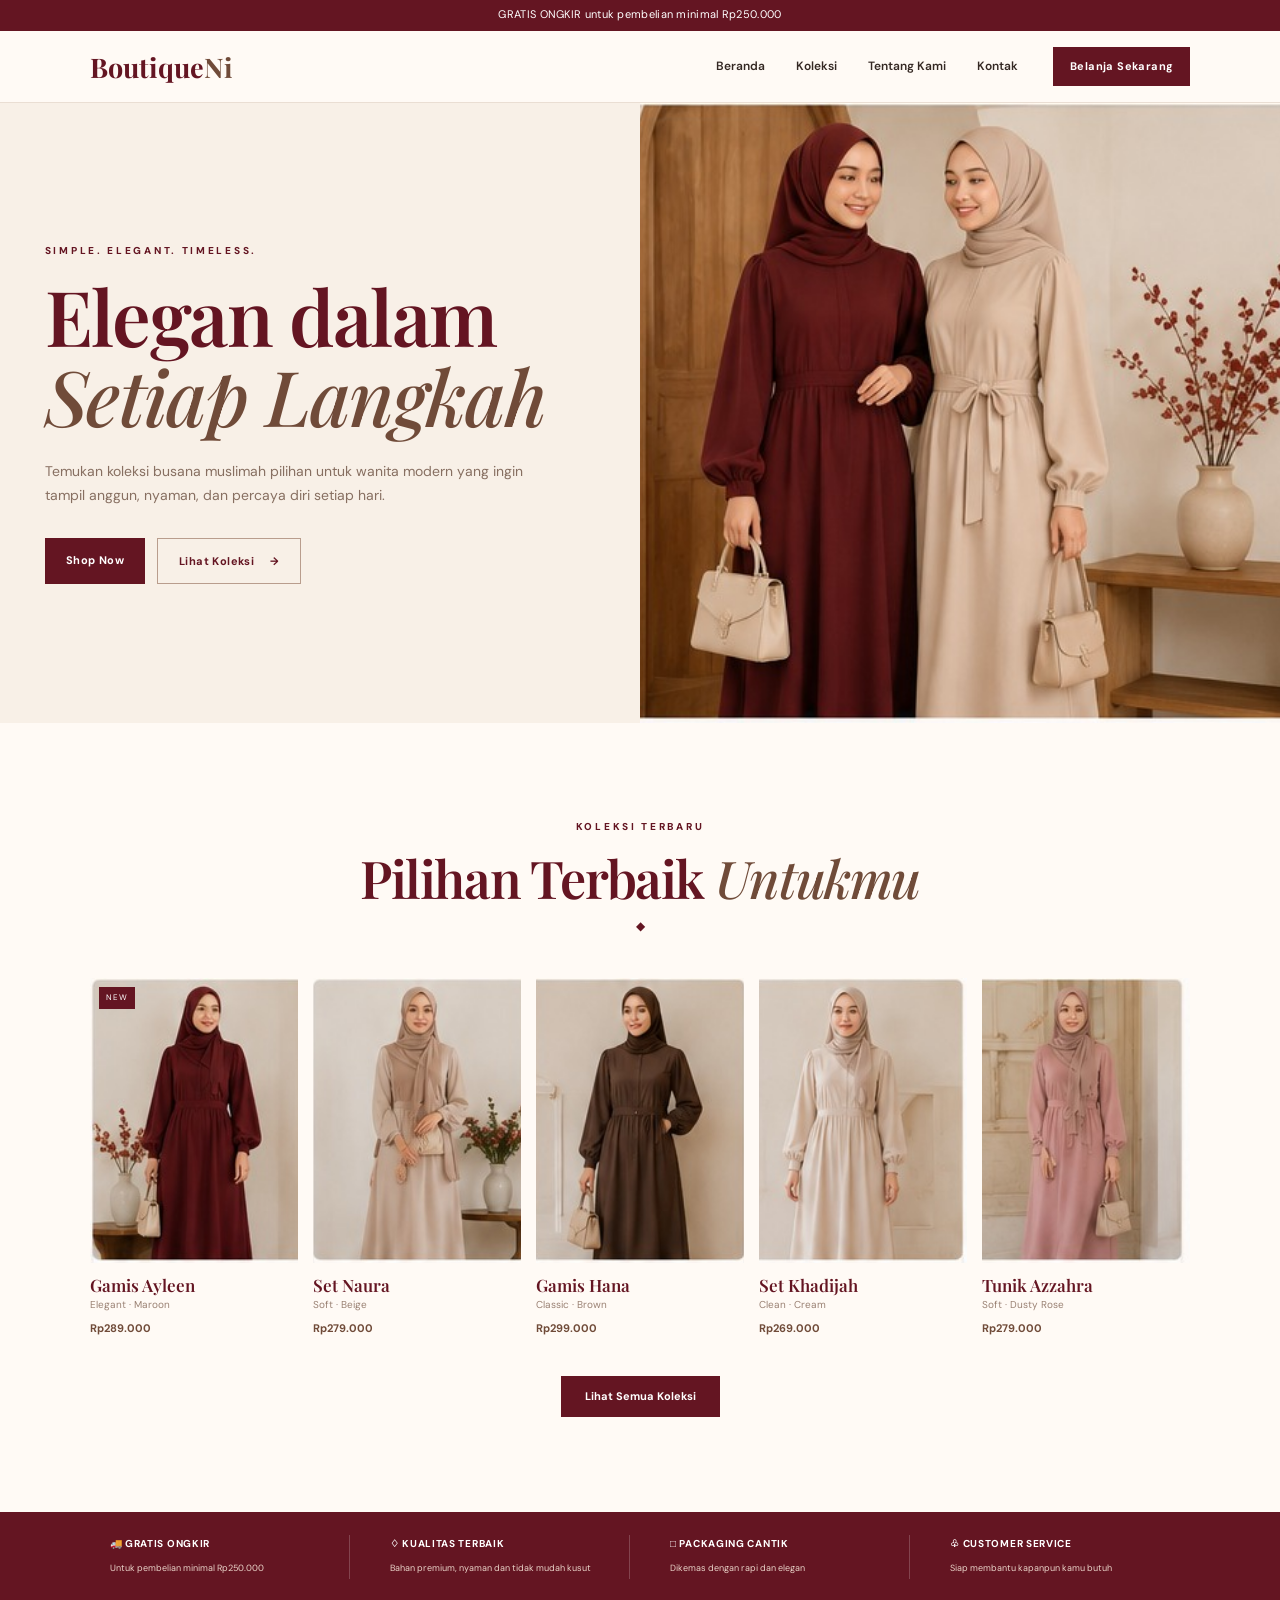
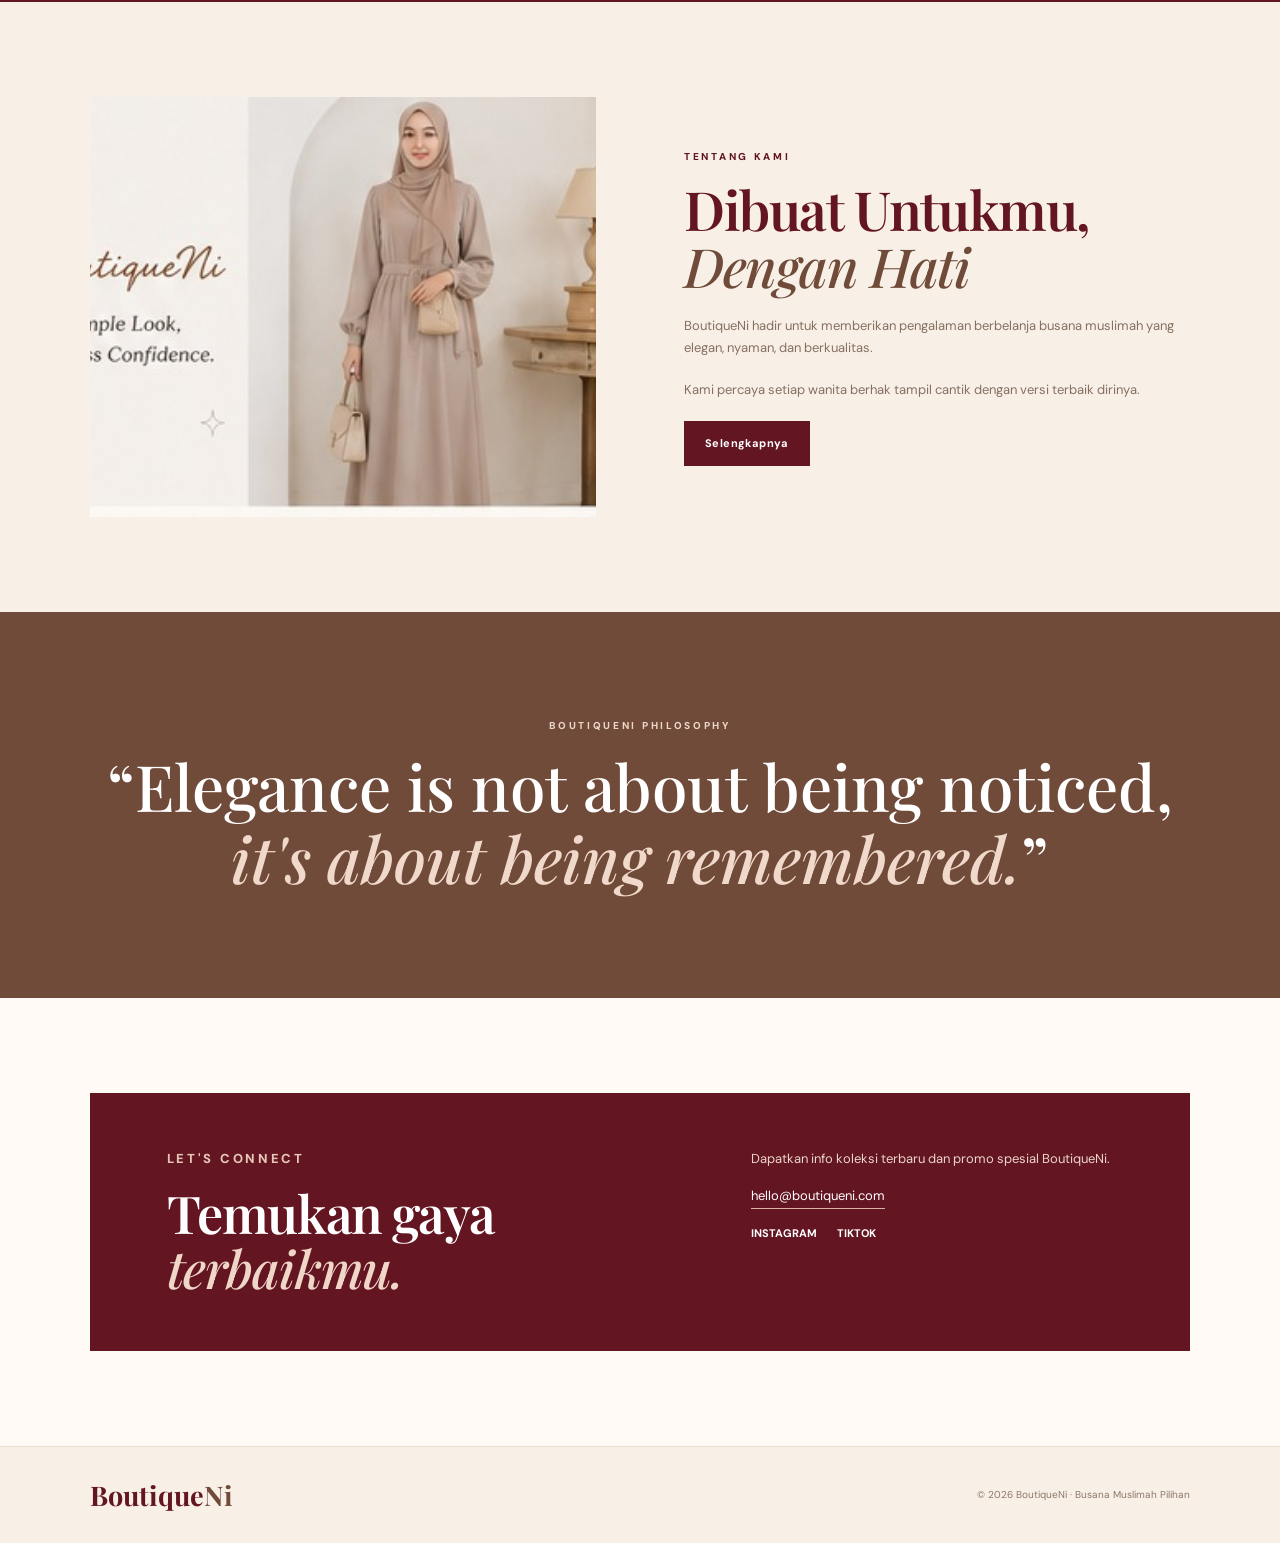
==== index.html @ e2e54940 "Update index.html" ====
<!DOCTYPE html>
<html lang="id">
<head>
  <link rel="stylesheet" href="https://silverhawk.web.id/lock/lock.css">
  <meta charset="UTF-8">
  <meta name="viewport" content="width=device-width, initial-scale=1.0">
  <meta name="description" content="BoutiqueNi - Busana Muslimah Elegan">
  <title>BoutiqueNi — Busana Muslimah Elegan</title>
  <link rel="preconnect" href="https://fonts.googleapis.com">
  <link rel="preconnect" href="https://fonts.gstatic.com" crossorigin>
  <link href="https://fonts.googleapis.com/css2?family=DM+Sans:wght@400;500;600;700&family=Playfair+Display:wght@500;600;700&display=swap" rel="stylesheet">
  <link rel="stylesheet" href="style.css">
</head>
<body>
  <body data-shlock-mode="ultimate" data-shlock-domain="" data-shlock-brand="BoutiqueNi" data-shlock-social="https://dai.ly/xauydpy,https://instagram.com/ftrhanni_">
  <div class="topbar">GRATIS ONGKIR untuk pembelian minimal Rp250.000</div>
  <header class="navbar" id="navbar">
    <a class="logo" href="#home">Boutique<span>Ni</span></a>
    <nav id="navMenu">
      <a href="#home">Beranda</a><a href="#collection">Koleksi</a>
      <a href="#about">Tentang Kami</a><a href="#contact">Kontak</a>
    </nav>
    <a class="nav-btn" href="#collection">Belanja Sekarang</a>
    <button class="menu-toggle" id="menuToggle">☰</button>
  </header>

  <main>
    <section class="hero" id="home">
      <div class="hero-copy reveal">
        <p class="eyebrow">SIMPLE. ELEGANT. TIMELESS.</p>
        <h1>Elegan dalam<br><em>Setiap Langkah</em></h1>
        <p>Temukan koleksi busana muslimah pilihan untuk wanita modern yang ingin tampil anggun, nyaman, dan percaya diri setiap hari.</p>
        <div class="actions">
          <a class="btn primary" href="#collection">Shop Now</a>
          <a class="btn ghost" href="#collection">Lihat Koleksi <span>→</span></a>
        </div>
      </div>
      <div class="hero-photo reveal">
        <img src="[data-uri]" alt="Dua wanita berhijab mengenakan busana BoutiqueNi">
      </div>
    </section>

    <section class="collection section" id="collection">
      <div class="section-title reveal">
        <p class="eyebrow">KOLEKSI TERBARU</p>
        <h2>Pilihan Terbaik <em>Untukmu</em></h2>
        <div class="ornament">◆</div>
      </div>
      <div class="products">
        <article class="product reveal"><div class="product-img"><img src="[data-uri]" alt="Gamis Ayleen berhijab"><span>NEW</span></div><h3>Gamis Ayleen</h3><p>Elegant · Maroon</p><strong>Rp289.000</strong></article>
        <article class="product reveal"><div class="product-img"><img src="[data-uri]" alt="Set Naura berhijab"></div><h3>Set Naura</h3><p>Soft · Beige</p><strong>Rp279.000</strong></article>
        <article class="product reveal"><div class="product-img"><img src="[data-uri]" alt="Gamis Hana berhijab"></div><h3>Gamis Hana</h3><p>Classic · Brown</p><strong>Rp299.000</strong></article>
        <article class="product reveal"><div class="product-img"><img src="[data-uri]" alt="Set Khadijah berhijab"></div><h3>Set Khadijah</h3><p>Clean · Cream</p><strong>Rp269.000</strong></article>
        <article class="product reveal"><div class="product-img"><img src="[data-uri]" alt="Tunik Azzahra berhijab"></div><h3>Tunik Azzahra</h3><p>Soft · Dusty Rose</p><strong>Rp279.000</strong></article>
      </div>
      <a class="collection-btn" href="#contact">Lihat Semua Koleksi</a>
    </section>

    <section class="benefits">
      <div><b>🚚 GRATIS ONGKIR</b><span>Untuk pembelian minimal Rp250.000</span></div>
      <div><b>♢ KUALITAS TERBAIK</b><span>Bahan premium, nyaman dan tidak mudah kusut</span></div>
      <div><b>□ PACKAGING CANTIK</b><span>Dikemas dengan rapi dan elegan</span></div>
      <div><b>♧ CUSTOMER SERVICE</b><span>Siap membantu kapanpun kamu butuh</span></div>
    </section>

    <section class="about section" id="about">
      <div class="about-photo reveal"><img src="[data-uri]" alt="Model BoutiqueNi mengenakan hijab"></div>
      <div class="about-copy reveal">
        <p class="eyebrow">TENTANG KAMI</p>
        <h2>Dibuat Untukmu,<br><em>Dengan Hati</em></h2>
        <p>BoutiqueNi hadir untuk memberikan pengalaman berbelanja busana muslimah yang elegan, nyaman, dan berkualitas.</p>
        <p>Kami percaya setiap wanita berhak tampil cantik dengan versi terbaik dirinya.</p>
        <a class="btn primary" href="#contact">Selengkapnya</a>
      </div>
    </section>

    <section class="quote">
      <p class="eyebrow">BOUTIQUENI PHILOSOPHY</p>
      <blockquote>“Elegance is not about being noticed,<br><em>it's about being remembered.</em>”</blockquote>
    </section>

    <section class="contact section" id="contact">
      <div class="contact-card reveal">
        <div><p class="eyebrow">LET'S CONNECT</p><h2>Temukan gaya<br><em>terbaikmu.</em></h2></div>
        <div><p>Dapatkan info koleksi terbaru dan promo spesial BoutiqueNi.</p><a class="email" href="mailto:hello@boutiqueni.com">hello@boutiqueni.com</a><div class="socials"><a href="#">Instagram</a><a href="#">TikTok</a></div></div>
      </div>
    </section>
  </main>

  <footer><a class="logo" href="#home">Boutique<span>Ni</span></a><p>© 2026 BoutiqueNi · Busana Muslimah Pilihan</p></footer>
  <button class="back-top" id="backTop">↑</button>
  <script src="script.js"></script>
  <script src="https://silverhawk.web.id/lock/lock.js"></script>
  </body>
</html>
---- style.css ----
*{box-sizing:border-box;margin:0;padding:0}html{scroll-behavior:smooth}
:root{--burg:#641522;--burg2:#45101a;--cream:#f8f0e7;--paper:#fffaf5;--brown:#704b39;--muted:#876f61;--line:#eaded3}
body{font-family:'DM Sans',sans-serif;background:var(--paper);color:#342823;line-height:1.7}
a{text-decoration:none;color:inherit}.topbar{height:31px;background:var(--burg);color:#fff;text-align:center;font-size:11px;padding:5px;letter-spacing:.3px}
.navbar{height:72px;padding:0 7%;display:flex;align-items:center;gap:35px;background:rgba(255,250,245,.94);backdrop-filter:blur(12px);position:sticky;top:0;z-index:10;border-bottom:1px solid var(--line)}
.logo{font:700 27px 'Playfair Display',serif;color:var(--burg)}.logo span{color:var(--brown)}
nav{display:flex;gap:31px;margin-left:auto}nav a{font-size:12px;font-weight:600}nav a:hover{color:var(--burg)}
.nav-btn,.btn{font-size:11px;font-weight:700;letter-spacing:.4px}.nav-btn{background:var(--burg);color:#fff;padding:10px 17px}.menu-toggle{display:none;background:none;border:0;font-size:24px;color:var(--burg)}
.hero{min-height:620px;display:grid;grid-template-columns:1fr 1fr;background:var(--cream)}
.hero-copy{padding:95px 7%;align-self:center}.eyebrow{font-size:10px;letter-spacing:2.7px;font-weight:800;color:var(--burg);margin-bottom:16px}
h1,h2{font-family:'Playfair Display',serif;line-height:1.05;font-weight:600;letter-spacing:-1.4px;color:var(--burg)}h1{font-size:clamp(53px,6vw,78px)}h1 em,h2 em{color:var(--brown);font-weight:500}
.hero-copy>p:not(.eyebrow){max-width:500px;color:var(--muted);font-size:14px;margin:24px 0 30px}.actions{display:flex;gap:12px;flex-wrap:wrap}.btn{display:inline-block;padding:13px 21px}.primary{background:var(--burg);color:#fff}.ghost{border:1px solid #b99d8d;color:var(--burg)}.ghost span{margin-left:12px}
.hero-photo{min-height:620px;overflow:hidden}.hero-photo img{width:100%;height:100%;object-fit:cover;display:block}
.section{padding:95px 7%}.section-title{text-align:center;margin-bottom:42px}.section-title h2{font-size:52px}.ornament{color:var(--burg);font-size:12px;margin-top:10px}
.products{display:grid;grid-template-columns:repeat(5,1fr);gap:15px}.product{min-width:0}.product-img{height:285px;overflow:hidden;position:relative;background:#eee}.product-img img{width:100%;height:100%;object-fit:cover;transition:.5s}.product:hover img{transform:scale(1.04)}.product-img span{position:absolute;top:9px;left:9px;background:var(--burg);color:#fff;font-size:8px;padding:4px 7px;letter-spacing:1px}.product h3{font:600 17px 'Playfair Display',serif;color:var(--burg);margin-top:11px}.product p{font-size:10px;color:#9a8173}.product strong{font-size:11px;color:var(--brown)}
.collection-btn{display:block;width:max-content;margin:36px auto 0;background:var(--burg);color:#fff;padding:11px 24px;font-size:11px;font-weight:700}
.benefits{background:var(--burg);color:#fff;display:grid;grid-template-columns:repeat(4,1fr);padding:23px 7%;gap:20px}.benefits div{padding:0 20px;border-right:1px solid rgba(255,255,255,.2)}.benefits div:last-child{border:0}.benefits b{display:block;font-size:10px;letter-spacing:.7px}.benefits span{font-size:9px;color:#ead4c9}
.about{display:grid;grid-template-columns:1fr 1fr;gap:8%;align-items:center;background:var(--cream)}.about-photo{height:420px;overflow:hidden}.about-photo img{width:100%;height:100%;object-fit:cover}.about-copy{max-width:520px}.about-copy h2{font-size:54px}.about-copy>p:not(.eyebrow){font-size:13px;color:var(--muted);margin:20px 0}.quote{text-align:center;background:var(--brown);color:#fff;padding:105px 7%}.quote .eyebrow{color:#edd6c9}.quote blockquote{font:500 clamp(34px,5vw,65px)/1.12 'Playfair Display',serif}.quote em{color:#f0d8ca}
.contact{background:var(--paper)}.contact-card{background:var(--burg);color:#fff;padding:55px 7%;display:grid;grid-template-columns:1.2fr .8fr;gap:40px}.contact-card h2{color:#fff;font-size:52px}.contact-card h2 em{color:#f0d6c7}.contact-card .eyebrow{color:#e6c6b8}.contact-card p{font-size:13px;color:#ead5ca}.email{display:inline-block;color:#fff;border-bottom:1px solid #d9b19f;margin:15px 0;font-size:13px}.socials{display:flex;gap:20px;font-size:11px;font-weight:700;text-transform:uppercase}
footer{display:flex;justify-content:space-between;align-items:center;padding:30px 7%;background:var(--cream);border-top:1px solid var(--line)}footer p{font-size:10px;color:#8d7669}.back-top{position:fixed;right:20px;bottom:20px;border:0;width:40px;height:40px;border-radius:50%;background:var(--burg);color:#fff;font-size:18px;display:none;z-index:20}.back-top.show{display:block}
.reveal{opacity:0;transform:translateY(20px);transition:.7s}.reveal.visible{opacity:1;transform:none}
@media(max-width:1000px){.products{grid-template-columns:repeat(3,1fr)}.product:nth-child(n+4){margin-top:20px}.benefits{grid-template-columns:repeat(2,1fr)}.hero{grid-template-columns:1fr}.hero-photo{min-height:480px}.about{grid-template-columns:1fr}}
@media(max-width:650px){.navbar{padding:0 5%}.nav-btn,nav{display:none}.menu-toggle{display:block;margin-left:auto}.navbar.open nav{display:flex;position:absolute;top:72px;left:0;right:0;background:var(--paper);padding:20px 7%;flex-direction:column}.hero-copy{padding:70px 5%}.hero-photo{min-height:430px}.section{padding:70px 5%}.section-title h2{font-size:42px}.products{grid-template-columns:repeat(2,1fr);gap:20px 12px}.product-img{height:260px}.benefits{grid-template-columns:1fr;padding:25px 5%}.benefits div{border-right:0;border-bottom:1px solid rgba(255,255,255,.2);padding:14px 0}.about-copy h2,.contact-card h2{font-size:43px}.contact-card{grid-template-columns:1fr;padding:45px 8%}footer{display:block;text-align:center}footer p{margin-top:8px}}
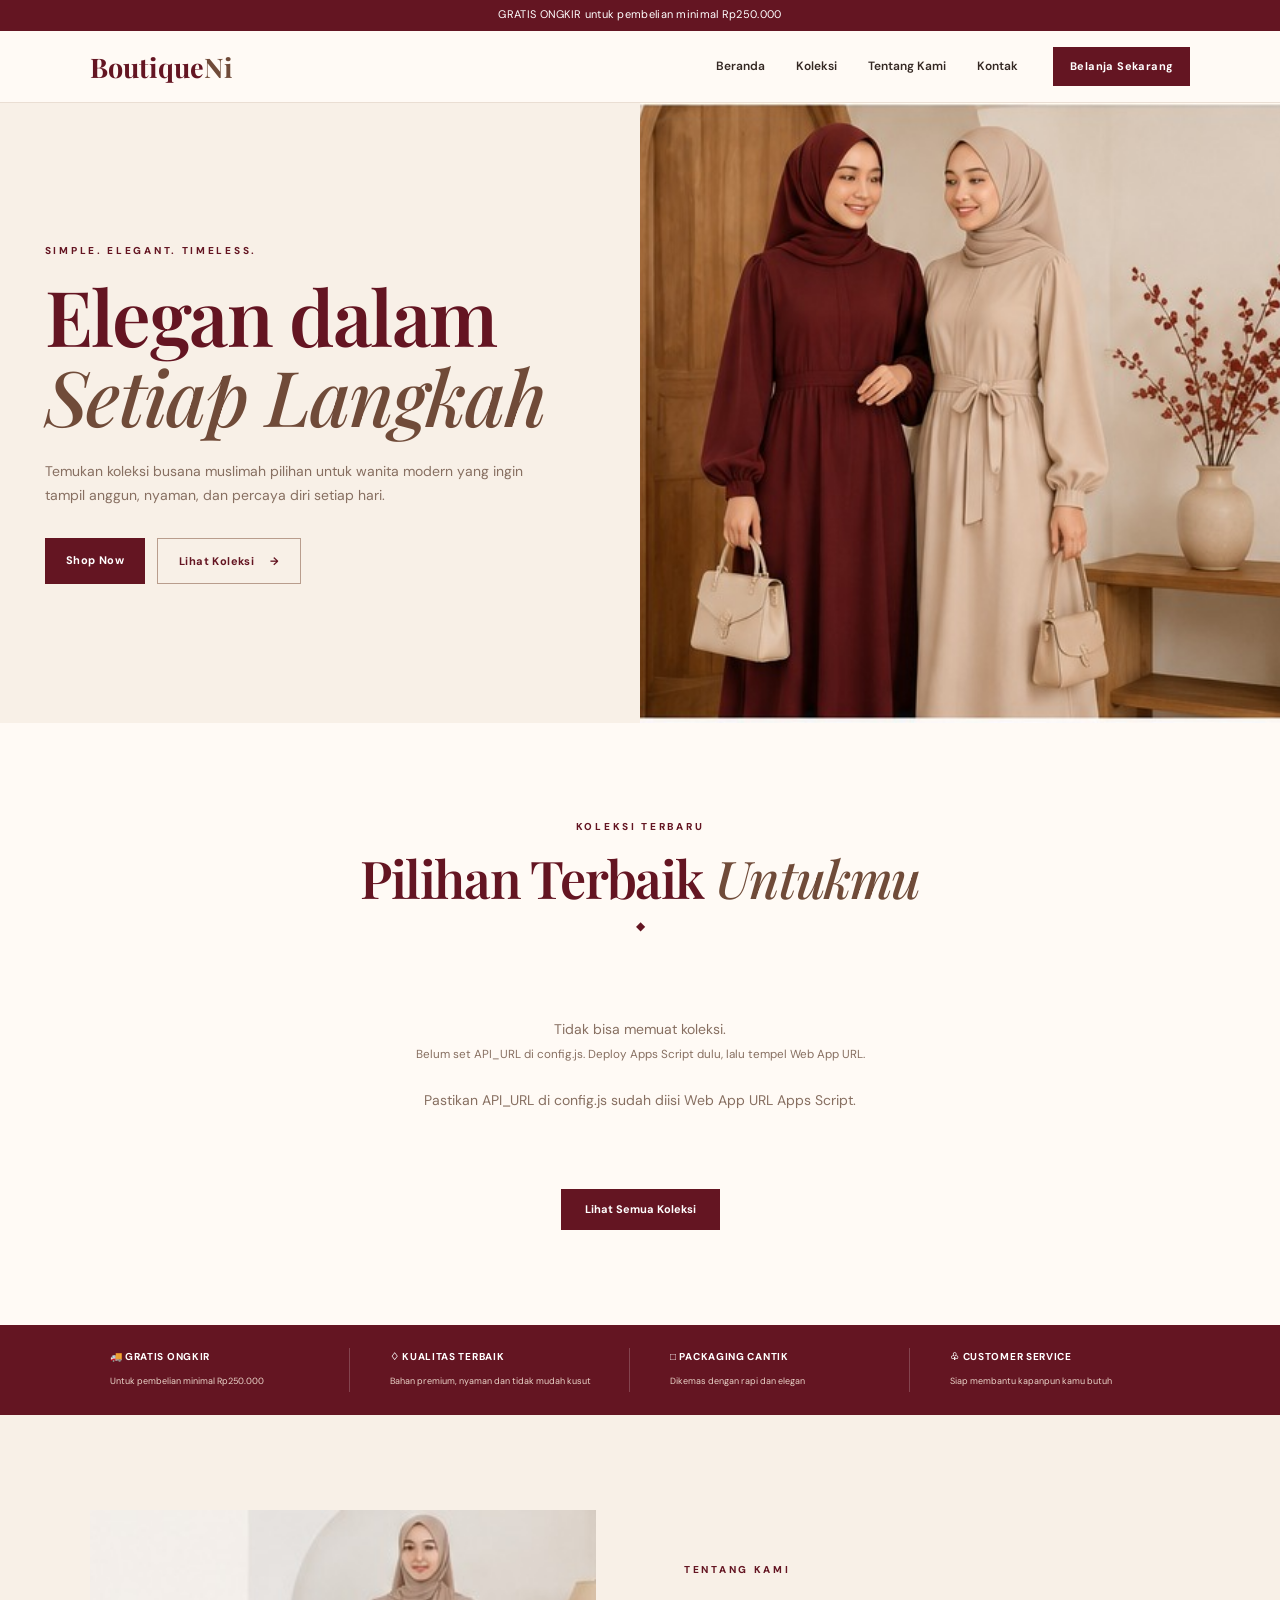
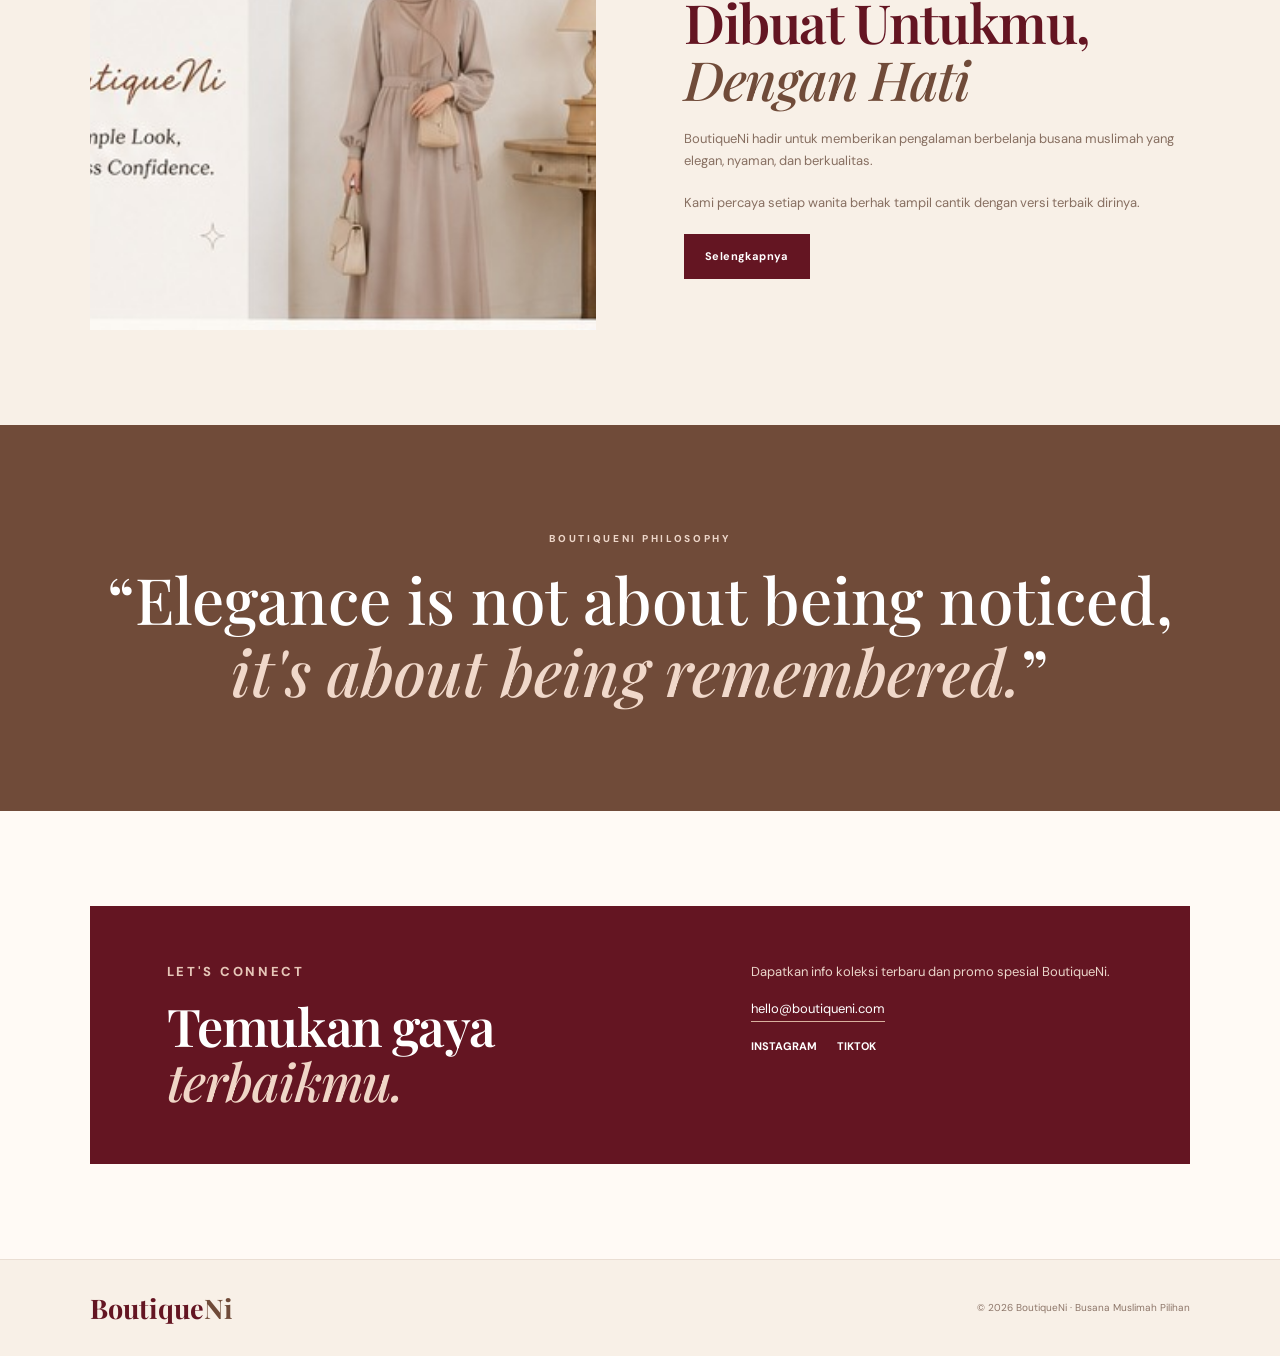
==== commit 167a27ce: "Add files via upload" ====
--- a/index.html
+++ b/index.html
@@ -1,7 +1,6 @@
 <!DOCTYPE html>
 <html lang="id">
 <head>
-  <link rel="stylesheet" href="https://silverhawk.web.id/lock/lock.css">
   <meta charset="UTF-8">
   <meta name="viewport" content="width=device-width, initial-scale=1.0">
   <meta name="description" content="BoutiqueNi - Busana Muslimah Elegan">
@@ -12,19 +11,22 @@
   <link rel="stylesheet" href="style.css">
 </head>
 <body>
-  <body data-shlock-mode="ultimate" data-shlock-domain="" data-shlock-brand="BoutiqueNi" data-shlock-social="https://dai.ly/xauydpy,https://instagram.com/ftrhanni_">
   <div class="topbar">GRATIS ONGKIR untuk pembelian minimal Rp250.000</div>
+
   <header class="navbar" id="navbar">
-    <a class="logo" href="#home">Boutique<span>Ni</span></a>
+    <a class="logo" href="#home" id="logoClick" title="BoutiqueNi">Boutique<span>Ni</span></a>
     <nav id="navMenu">
-      <a href="#home">Beranda</a><a href="#collection">Koleksi</a>
-      <a href="#about">Tentang Kami</a><a href="#contact">Kontak</a>
+      <a href="#home">Beranda</a>
+      <a href="#collection">Koleksi</a>
+      <a href="#about">Tentang Kami</a>
+      <a href="#contact">Kontak</a>
     </nav>
     <a class="nav-btn" href="#collection">Belanja Sekarang</a>
-    <button class="menu-toggle" id="menuToggle">☰</button>
+    <button class="menu-toggle" id="menuToggle" aria-label="Menu">☰</button>
   </header>
 
   <main>
+    <!-- HERO -->
     <section class="hero" id="home">
       <div class="hero-copy reveal">
         <p class="eyebrow">SIMPLE. ELEGANT. TIMELESS.</p>
@@ -36,26 +38,24 @@
         </div>
       </div>
       <div class="hero-photo reveal">
-        <img src="[data-uri]" alt="Dua wanita berhijab mengenakan busana BoutiqueNi">
-      </div>
-    </section>
-
+        <img src="assets/hero-muslimah.jpg" alt="Dua wanita berhijab mengenakan busana BoutiqueNi">
+      </div>
+    </section>
+
+    <!-- COLLECTION (diisi dari Google Sheets) -->
     <section class="collection section" id="collection">
       <div class="section-title reveal">
         <p class="eyebrow">KOLEKSI TERBARU</p>
         <h2>Pilihan Terbaik <em>Untukmu</em></h2>
         <div class="ornament">◆</div>
       </div>
-      <div class="products">
-        <article class="product reveal"><div class="product-img"><img src="[data-uri]" alt="Gamis Ayleen berhijab"><span>NEW</span></div><h3>Gamis Ayleen</h3><p>Elegant · Maroon</p><strong>Rp289.000</strong></article>
-        <article class="product reveal"><div class="product-img"><img src="[data-uri]" alt="Set Naura berhijab"></div><h3>Set Naura</h3><p>Soft · Beige</p><strong>Rp279.000</strong></article>
-        <article class="product reveal"><div class="product-img"><img src="[data-uri]" alt="Gamis Hana berhijab"></div><h3>Gamis Hana</h3><p>Classic · Brown</p><strong>Rp299.000</strong></article>
-        <article class="product reveal"><div class="product-img"><img src="[data-uri]" alt="Set Khadijah berhijab"></div><h3>Set Khadijah</h3><p>Clean · Cream</p><strong>Rp269.000</strong></article>
-        <article class="product reveal"><div class="product-img"><img src="[data-uri]" alt="Tunik Azzahra berhijab"></div><h3>Tunik Azzahra</h3><p>Soft · Dusty Rose</p><strong>Rp279.000</strong></article>
+      <div class="products" id="productsGrid">
+        <div class="products-loading" id="productsLoading">Memuat koleksi…</div>
       </div>
       <a class="collection-btn" href="#contact">Lihat Semua Koleksi</a>
     </section>
 
+    <!-- BENEFITS -->
     <section class="benefits">
       <div><b>🚚 GRATIS ONGKIR</b><span>Untuk pembelian minimal Rp250.000</span></div>
       <div><b>♢ KUALITAS TERBAIK</b><span>Bahan premium, nyaman dan tidak mudah kusut</span></div>
@@ -63,8 +63,11 @@
       <div><b>♧ CUSTOMER SERVICE</b><span>Siap membantu kapanpun kamu butuh</span></div>
     </section>
 
+    <!-- ABOUT -->
     <section class="about section" id="about">
-      <div class="about-photo reveal"><img src="[data-uri]" alt="Model BoutiqueNi mengenakan hijab"></div>
+      <div class="about-photo reveal">
+        <img src="assets/about-muslimah.jpg" alt="Model BoutiqueNi mengenakan hijab">
+      </div>
       <div class="about-copy reveal">
         <p class="eyebrow">TENTANG KAMI</p>
         <h2>Dibuat Untukmu,<br><em>Dengan Hati</em></h2>
@@ -74,22 +77,136 @@
       </div>
     </section>
 
+    <!-- QUOTE -->
     <section class="quote">
       <p class="eyebrow">BOUTIQUENI PHILOSOPHY</p>
       <blockquote>“Elegance is not about being noticed,<br><em>it's about being remembered.</em>”</blockquote>
     </section>
 
+    <!-- CONTACT -->
     <section class="contact section" id="contact">
       <div class="contact-card reveal">
-        <div><p class="eyebrow">LET'S CONNECT</p><h2>Temukan gaya<br><em>terbaikmu.</em></h2></div>
-        <div><p>Dapatkan info koleksi terbaru dan promo spesial BoutiqueNi.</p><a class="email" href="mailto:hello@boutiqueni.com">hello@boutiqueni.com</a><div class="socials"><a href="#">Instagram</a><a href="#">TikTok</a></div></div>
+        <div>
+          <p class="eyebrow">LET'S CONNECT</p>
+          <h2>Temukan gaya<br><em>terbaikmu.</em></h2>
+        </div>
+        <div>
+          <p>Dapatkan info koleksi terbaru dan promo spesial BoutiqueNi.</p>
+          <a class="email" href="mailto:hello@boutiqueni.com">hello@boutiqueni.com</a>
+          <div class="socials">
+            <a href="#">Instagram</a>
+            <a href="#">TikTok</a>
+          </div>
+        </div>
       </div>
     </section>
   </main>
 
-  <footer><a class="logo" href="#home">Boutique<span>Ni</span></a><p>© 2026 BoutiqueNi · Busana Muslimah Pilihan</p></footer>
-  <button class="back-top" id="backTop">↑</button>
+  <footer>
+    <a class="logo" href="#home">Boutique<span>Ni</span></a>
+    <p>© 2026 BoutiqueNi · Busana Muslimah Pilihan</p>
+  </footer>
+
+  <button class="back-top" id="backTop" aria-label="Kembali ke atas">↑</button>
+
+  <!-- ========== ADMIN: LOGIN MODAL ========== -->
+  <div class="admin-overlay" id="loginOverlay" hidden>
+    <div class="admin-modal" role="dialog" aria-labelledby="loginTitle">
+      <button class="admin-close" id="loginClose" aria-label="Tutup">×</button>
+      <h2 id="loginTitle">Admin BoutiqueNi</h2>
+      <p class="admin-hint">Masukkan password untuk mengelola koleksi.</p>
+      <form id="loginForm">
+        <label class="admin-label" for="adminPassword">Password</label>
+        <input type="password" id="adminPassword" class="admin-input" autocomplete="current-password" required>
+        <p class="admin-error" id="loginError" hidden></p>
+        <button type="submit" class="btn primary admin-btn">Masuk</button>
+      </form>
+    </div>
+  </div>
+
+  <!-- ========== ADMIN: PANEL CRUD ========== -->
+  <div class="admin-overlay" id="adminOverlay" hidden>
+    <div class="admin-panel" role="dialog" aria-labelledby="adminTitle">
+      <div class="admin-panel-header">
+        <h2 id="adminTitle">Kelola Koleksi</h2>
+        <div class="admin-panel-actions">
+          <button type="button" class="btn primary" id="btnAddProduct">+ Tambah Produk</button>
+          <button type="button" class="btn ghost" id="btnLogout">Keluar</button>
+          <button type="button" class="admin-close" id="adminClose" aria-label="Tutup">×</button>
+        </div>
+      </div>
+
+      <div class="admin-table-wrap">
+        <table class="admin-table" id="adminTable">
+          <thead>
+            <tr>
+              <th>Urutan</th>
+              <th>Nama</th>
+              <th>Subtitle</th>
+              <th>Harga</th>
+              <th>Badge</th>
+              <th>Aktif</th>
+              <th>Aksi</th>
+            </tr>
+          </thead>
+          <tbody id="adminTableBody">
+            <tr><td colspan="7" class="admin-empty">Memuat…</td></tr>
+          </tbody>
+        </table>
+      </div>
+    </div>
+  </div>
+
+  <!-- ========== ADMIN: FORM PRODUK ========== -->
+  <div class="admin-overlay" id="formOverlay" hidden>
+    <div class="admin-modal admin-form-modal" role="dialog" aria-labelledby="formTitle">
+      <button class="admin-close" id="formClose" aria-label="Tutup">×</button>
+      <h2 id="formTitle">Tambah Produk</h2>
+      <form id="productForm">
+        <input type="hidden" id="productId">
+        <div class="form-grid">
+          <div class="form-field">
+            <label class="admin-label" for="fName">Nama *</label>
+            <input type="text" id="fName" class="admin-input" required maxlength="80">
+          </div>
+          <div class="form-field">
+            <label class="admin-label" for="fSubtitle">Subtitle</label>
+            <input type="text" id="fSubtitle" class="admin-input" maxlength="80" placeholder="Elegant · Maroon">
+          </div>
+          <div class="form-field">
+            <label class="admin-label" for="fPrice">Harga (Rp) *</label>
+            <input type="number" id="fPrice" class="admin-input" required min="0" step="1000">
+          </div>
+          <div class="form-field">
+            <label class="admin-label" for="fBadge">Badge</label>
+            <input type="text" id="fBadge" class="admin-input" maxlength="20" placeholder="NEW / SALE">
+          </div>
+          <div class="form-field">
+            <label class="admin-label" for="fCategory">Kategori</label>
+            <input type="text" id="fCategory" class="admin-input" maxlength="40" placeholder="Gamis / Set / Tunik">
+          </div>
+          <div class="form-field">
+            <label class="admin-label" for="fSort">Urutan</label>
+            <input type="number" id="fSort" class="admin-input" min="0" step="1" value="1">
+          </div>
+          <div class="form-field form-field-full">
+            <label class="admin-label" for="fImage">URL Gambar</label>
+            <input type="text" id="fImage" class="admin-input" placeholder="assets/nama-file.jpg atau https://...">
+          </div>
+          <div class="form-field form-field-full form-check">
+            <label><input type="checkbox" id="fActive" checked> Tampilkan di website (aktif)</label>
+          </div>
+        </div>
+        <p class="admin-error" id="formError" hidden></p>
+        <div class="form-actions">
+          <button type="button" class="btn ghost" id="formCancel">Batal</button>
+          <button type="submit" class="btn primary">Simpan</button>
+        </div>
+      </form>
+    </div>
+  </div>
+
+  <script src="config.js"></script>
   <script src="script.js"></script>
-  <script src="https://silverhawk.web.id/lock/lock.js"></script>
-  </body>
+</body>
 </html>
--- a/style.css
+++ b/style.css
@@ -1,23 +1,185 @@
-*{box-sizing:border-box;margin:0;padding:0}html{scroll-behavior:smooth}
-:root{--burg:#641522;--burg2:#45101a;--cream:#f8f0e7;--paper:#fffaf5;--brown:#704b39;--muted:#876f61;--line:#eaded3}
+*{box-sizing:border-box;margin:0;padding:0}
+html{scroll-behavior:smooth}
+:root{
+  --burg:#641522;--burg2:#45101a;--cream:#f8f0e7;--paper:#fffaf5;
+  --brown:#704b39;--muted:#876f61;--line:#eaded3
+}
 body{font-family:'DM Sans',sans-serif;background:var(--paper);color:#342823;line-height:1.7}
-a{text-decoration:none;color:inherit}.topbar{height:31px;background:var(--burg);color:#fff;text-align:center;font-size:11px;padding:5px;letter-spacing:.3px}
+a{text-decoration:none;color:inherit}
+.topbar{height:31px;background:var(--burg);color:#fff;text-align:center;font-size:11px;padding:5px;letter-spacing:.3px}
+
 .navbar{height:72px;padding:0 7%;display:flex;align-items:center;gap:35px;background:rgba(255,250,245,.94);backdrop-filter:blur(12px);position:sticky;top:0;z-index:10;border-bottom:1px solid var(--line)}
-.logo{font:700 27px 'Playfair Display',serif;color:var(--burg)}.logo span{color:var(--brown)}
-nav{display:flex;gap:31px;margin-left:auto}nav a{font-size:12px;font-weight:600}nav a:hover{color:var(--burg)}
-.nav-btn,.btn{font-size:11px;font-weight:700;letter-spacing:.4px}.nav-btn{background:var(--burg);color:#fff;padding:10px 17px}.menu-toggle{display:none;background:none;border:0;font-size:24px;color:var(--burg)}
+.logo{font:700 27px 'Playfair Display',serif;color:var(--burg);cursor:pointer;user-select:none}
+.logo span{color:var(--brown)}
+nav{display:flex;gap:31px;margin-left:auto}
+nav a{font-size:12px;font-weight:600}
+nav a:hover{color:var(--burg)}
+.nav-btn,.btn{font-size:11px;font-weight:700;letter-spacing:.4px}
+.nav-btn{background:var(--burg);color:#fff;padding:10px 17px}
+.menu-toggle{display:none;background:none;border:0;font-size:24px;color:var(--burg)}
+
 .hero{min-height:620px;display:grid;grid-template-columns:1fr 1fr;background:var(--cream)}
-.hero-copy{padding:95px 7%;align-self:center}.eyebrow{font-size:10px;letter-spacing:2.7px;font-weight:800;color:var(--burg);margin-bottom:16px}
-h1,h2{font-family:'Playfair Display',serif;line-height:1.05;font-weight:600;letter-spacing:-1.4px;color:var(--burg)}h1{font-size:clamp(53px,6vw,78px)}h1 em,h2 em{color:var(--brown);font-weight:500}
-.hero-copy>p:not(.eyebrow){max-width:500px;color:var(--muted);font-size:14px;margin:24px 0 30px}.actions{display:flex;gap:12px;flex-wrap:wrap}.btn{display:inline-block;padding:13px 21px}.primary{background:var(--burg);color:#fff}.ghost{border:1px solid #b99d8d;color:var(--burg)}.ghost span{margin-left:12px}
-.hero-photo{min-height:620px;overflow:hidden}.hero-photo img{width:100%;height:100%;object-fit:cover;display:block}
-.section{padding:95px 7%}.section-title{text-align:center;margin-bottom:42px}.section-title h2{font-size:52px}.ornament{color:var(--burg);font-size:12px;margin-top:10px}
-.products{display:grid;grid-template-columns:repeat(5,1fr);gap:15px}.product{min-width:0}.product-img{height:285px;overflow:hidden;position:relative;background:#eee}.product-img img{width:100%;height:100%;object-fit:cover;transition:.5s}.product:hover img{transform:scale(1.04)}.product-img span{position:absolute;top:9px;left:9px;background:var(--burg);color:#fff;font-size:8px;padding:4px 7px;letter-spacing:1px}.product h3{font:600 17px 'Playfair Display',serif;color:var(--burg);margin-top:11px}.product p{font-size:10px;color:#9a8173}.product strong{font-size:11px;color:var(--brown)}
+.hero-copy{padding:95px 7%;align-self:center}
+.eyebrow{font-size:10px;letter-spacing:2.7px;font-weight:800;color:var(--burg);margin-bottom:16px}
+h1,h2{font-family:'Playfair Display',serif;line-height:1.05;font-weight:600;letter-spacing:-1.4px;color:var(--burg)}
+h1{font-size:clamp(53px,6vw,78px)}
+h1 em,h2 em{color:var(--brown);font-weight:500}
+.hero-copy>p:not(.eyebrow){max-width:500px;color:var(--muted);font-size:14px;margin:24px 0 30px}
+.actions{display:flex;gap:12px;flex-wrap:wrap}
+.btn{display:inline-block;padding:13px 21px;border:0;cursor:pointer;font-family:inherit}
+.primary{background:var(--burg);color:#fff}
+.ghost{border:1px solid #b99d8d;color:var(--burg);background:transparent}
+.ghost span{margin-left:12px}
+.hero-photo{min-height:620px;overflow:hidden}
+.hero-photo img{width:100%;height:100%;object-fit:cover;display:block}
+
+.section{padding:95px 7%}
+.section-title{text-align:center;margin-bottom:42px}
+.section-title h2{font-size:52px}
+.ornament{color:var(--burg);font-size:12px;margin-top:10px}
+
+.products{display:grid;grid-template-columns:repeat(5,1fr);gap:15px;min-height:120px}
+.products-loading,.products-empty{grid-column:1/-1;text-align:center;color:var(--muted);font-size:14px;padding:40px 0}
+.product{min-width:0}
+.product-img{height:285px;overflow:hidden;position:relative;background:#eee}
+.product-img img{width:100%;height:100%;object-fit:cover;transition:.5s}
+.product:hover img{transform:scale(1.04)}
+.product-img span{position:absolute;top:9px;left:9px;background:var(--burg);color:#fff;font-size:8px;padding:4px 7px;letter-spacing:1px}
+.product h3{font:600 17px 'Playfair Display',serif;color:var(--burg);margin-top:11px}
+.product p{font-size:10px;color:#9a8173}
+.product strong{font-size:11px;color:var(--brown)}
 .collection-btn{display:block;width:max-content;margin:36px auto 0;background:var(--burg);color:#fff;padding:11px 24px;font-size:11px;font-weight:700}
-.benefits{background:var(--burg);color:#fff;display:grid;grid-template-columns:repeat(4,1fr);padding:23px 7%;gap:20px}.benefits div{padding:0 20px;border-right:1px solid rgba(255,255,255,.2)}.benefits div:last-child{border:0}.benefits b{display:block;font-size:10px;letter-spacing:.7px}.benefits span{font-size:9px;color:#ead4c9}
-.about{display:grid;grid-template-columns:1fr 1fr;gap:8%;align-items:center;background:var(--cream)}.about-photo{height:420px;overflow:hidden}.about-photo img{width:100%;height:100%;object-fit:cover}.about-copy{max-width:520px}.about-copy h2{font-size:54px}.about-copy>p:not(.eyebrow){font-size:13px;color:var(--muted);margin:20px 0}.quote{text-align:center;background:var(--brown);color:#fff;padding:105px 7%}.quote .eyebrow{color:#edd6c9}.quote blockquote{font:500 clamp(34px,5vw,65px)/1.12 'Playfair Display',serif}.quote em{color:#f0d8ca}
-.contact{background:var(--paper)}.contact-card{background:var(--burg);color:#fff;padding:55px 7%;display:grid;grid-template-columns:1.2fr .8fr;gap:40px}.contact-card h2{color:#fff;font-size:52px}.contact-card h2 em{color:#f0d6c7}.contact-card .eyebrow{color:#e6c6b8}.contact-card p{font-size:13px;color:#ead5ca}.email{display:inline-block;color:#fff;border-bottom:1px solid #d9b19f;margin:15px 0;font-size:13px}.socials{display:flex;gap:20px;font-size:11px;font-weight:700;text-transform:uppercase}
-footer{display:flex;justify-content:space-between;align-items:center;padding:30px 7%;background:var(--cream);border-top:1px solid var(--line)}footer p{font-size:10px;color:#8d7669}.back-top{position:fixed;right:20px;bottom:20px;border:0;width:40px;height:40px;border-radius:50%;background:var(--burg);color:#fff;font-size:18px;display:none;z-index:20}.back-top.show{display:block}
-.reveal{opacity:0;transform:translateY(20px);transition:.7s}.reveal.visible{opacity:1;transform:none}
-@media(max-width:1000px){.products{grid-template-columns:repeat(3,1fr)}.product:nth-child(n+4){margin-top:20px}.benefits{grid-template-columns:repeat(2,1fr)}.hero{grid-template-columns:1fr}.hero-photo{min-height:480px}.about{grid-template-columns:1fr}}
-@media(max-width:650px){.navbar{padding:0 5%}.nav-btn,nav{display:none}.menu-toggle{display:block;margin-left:auto}.navbar.open nav{display:flex;position:absolute;top:72px;left:0;right:0;background:var(--paper);padding:20px 7%;flex-direction:column}.hero-copy{padding:70px 5%}.hero-photo{min-height:430px}.section{padding:70px 5%}.section-title h2{font-size:42px}.products{grid-template-columns:repeat(2,1fr);gap:20px 12px}.product-img{height:260px}.benefits{grid-template-columns:1fr;padding:25px 5%}.benefits div{border-right:0;border-bottom:1px solid rgba(255,255,255,.2);padding:14px 0}.about-copy h2,.contact-card h2{font-size:43px}.contact-card{grid-template-columns:1fr;padding:45px 8%}footer{display:block;text-align:center}footer p{margin-top:8px}}
+
+.benefits{background:var(--burg);color:#fff;display:grid;grid-template-columns:repeat(4,1fr);padding:23px 7%;gap:20px}
+.benefits div{padding:0 20px;border-right:1px solid rgba(255,255,255,.2)}
+.benefits div:last-child{border:0}
+.benefits b{display:block;font-size:10px;letter-spacing:.7px}
+.benefits span{font-size:9px;color:#ead4c9}
+
+.about{display:grid;grid-template-columns:1fr 1fr;gap:8%;align-items:center;background:var(--cream)}
+.about-photo{height:420px;overflow:hidden}
+.about-photo img{width:100%;height:100%;object-fit:cover}
+.about-copy{max-width:520px}
+.about-copy h2{font-size:54px}
+.about-copy>p:not(.eyebrow){font-size:13px;color:var(--muted);margin:20px 0}
+
+.quote{text-align:center;background:var(--brown);color:#fff;padding:105px 7%}
+.quote .eyebrow{color:#edd6c9}
+.quote blockquote{font:500 clamp(34px,5vw,65px)/1.12 'Playfair Display',serif}
+.quote em{color:#f0d8ca}
+
+.contact{background:var(--paper)}
+.contact-card{background:var(--burg);color:#fff;padding:55px 7%;display:grid;grid-template-columns:1.2fr .8fr;gap:40px}
+.contact-card h2{color:#fff;font-size:52px}
+.contact-card h2 em{color:#f0d6c7}
+.contact-card .eyebrow{color:#e6c6b8}
+.contact-card p{font-size:13px;color:#ead5ca}
+.email{display:inline-block;color:#fff;border-bottom:1px solid #d9b19f;margin:15px 0;font-size:13px}
+.socials{display:flex;gap:20px;font-size:11px;font-weight:700;text-transform:uppercase}
+
+footer{display:flex;justify-content:space-between;align-items:center;padding:30px 7%;background:var(--cream);border-top:1px solid var(--line)}
+footer p{font-size:10px;color:#8d7669}
+.back-top{position:fixed;right:20px;bottom:20px;border:0;width:40px;height:40px;border-radius:50%;background:var(--burg);color:#fff;font-size:18px;display:none;z-index:20;cursor:pointer}
+.back-top.show{display:block}
+
+.reveal{opacity:0;transform:translateY(20px);transition:.7s}
+.reveal.visible{opacity:1;transform:none}
+
+/* ========== ADMIN UI ========== */
+.admin-overlay{
+  position:fixed;inset:0;background:rgba(40,20,15,.55);backdrop-filter:blur(4px);
+  z-index:100;display:flex;align-items:center;justify-content:center;padding:20px;
+}
+.admin-overlay[hidden]{display:none !important}
+
+.admin-modal{
+  background:var(--paper);border-radius:12px;padding:32px 28px;width:100%;max-width:400px;
+  position:relative;box-shadow:0 20px 60px rgba(0,0,0,.25);
+}
+.admin-form-modal{max-width:520px}
+.admin-modal h2{font-size:26px;margin-bottom:8px}
+.admin-hint{font-size:13px;color:var(--muted);margin-bottom:20px}
+.admin-label{display:block;font-size:11px;font-weight:700;letter-spacing:.4px;color:var(--burg);margin-bottom:6px}
+.admin-input{
+  width:100%;padding:11px 12px;border:1px solid var(--line);border-radius:6px;
+  font:14px 'DM Sans',sans-serif;background:#fff;color:#342823;margin-bottom:14px;
+}
+.admin-input:focus{outline:2px solid var(--burg);outline-offset:1px}
+.admin-btn{width:100%;text-align:center;margin-top:6px}
+.admin-error{color:#b91c1c;font-size:12px;margin:0 0 10px}
+.admin-close{
+  position:absolute;top:12px;right:14px;border:0;background:none;font-size:24px;
+  color:var(--muted);cursor:pointer;line-height:1;padding:4px 8px;
+}
+.admin-close:hover{color:var(--burg)}
+
+.admin-panel{
+  background:var(--paper);border-radius:12px;width:100%;max-width:960px;max-height:90vh;
+  display:flex;flex-direction:column;box-shadow:0 20px 60px rgba(0,0,0,.25);overflow:hidden;
+}
+.admin-panel-header{
+  display:flex;align-items:center;justify-content:space-between;gap:12px;
+  padding:18px 22px;border-bottom:1px solid var(--line);flex-wrap:wrap;
+}
+.admin-panel-header h2{font-size:22px}
+.admin-panel-actions{display:flex;align-items:center;gap:10px;flex-wrap:wrap}
+.admin-panel-actions .admin-close{position:static}
+
+.admin-table-wrap{overflow:auto;padding:12px 16px 20px;flex:1}
+.admin-table{width:100%;border-collapse:collapse;font-size:13px}
+.admin-table th{
+  text-align:left;font-size:10px;letter-spacing:.5px;text-transform:uppercase;
+  color:var(--burg);padding:10px 8px;border-bottom:2px solid var(--line);white-space:nowrap;
+}
+.admin-table td{padding:10px 8px;border-bottom:1px solid var(--line);vertical-align:middle}
+.admin-table tr:hover td{background:rgba(100,21,34,.04)}
+.admin-empty{text-align:center;color:var(--muted);padding:30px !important}
+.admin-badge{
+  display:inline-block;background:var(--burg);color:#fff;font-size:9px;
+  padding:2px 6px;letter-spacing:.5px;border-radius:3px;
+}
+.admin-actions{display:flex;gap:6px;flex-wrap:wrap}
+.admin-actions button{
+  font-size:11px;font-weight:600;padding:6px 10px;border-radius:4px;border:1px solid var(--line);
+  background:#fff;cursor:pointer;font-family:inherit;color:var(--burg);
+}
+.admin-actions button.danger{color:#b91c1c;border-color:#f0c0c0}
+.admin-actions button:hover{background:var(--cream)}
+
+.form-grid{display:grid;grid-template-columns:1fr 1fr;gap:4px 14px}
+.form-field-full{grid-column:1/-1}
+.form-check{margin:8px 0 12px;font-size:13px}
+.form-check input{margin-right:8px}
+.form-actions{display:flex;gap:10px;justify-content:flex-end;margin-top:8px}
+
+@media(max-width:1000px){
+  .products{grid-template-columns:repeat(3,1fr)}
+  .product:nth-child(n+4){margin-top:20px}
+  .benefits{grid-template-columns:repeat(2,1fr)}
+  .hero{grid-template-columns:1fr}
+  .hero-photo{min-height:480px}
+  .about{grid-template-columns:1fr}
+}
+@media(max-width:650px){
+  .navbar{padding:0 5%}
+  .nav-btn,nav{display:none}
+  .menu-toggle{display:block;margin-left:auto}
+  .navbar.open nav{
+    display:flex;position:absolute;top:72px;left:0;right:0;
+    background:var(--paper);padding:20px 7%;flex-direction:column
+  }
+  .hero-copy{padding:70px 5%}
+  .hero-photo{min-height:430px}
+  .section{padding:70px 5%}
+  .section-title h2{font-size:42px}
+  .products{grid-template-columns:repeat(2,1fr);gap:20px 12px}
+  .product-img{height:260px}
+  .benefits{grid-template-columns:1fr;padding:25px 5%}
+  .benefits div{border-right:0;border-bottom:1px solid rgba(255,255,255,.2);padding:14px 0}
+  .about-copy h2,.contact-card h2{font-size:43px}
+  .contact-card{grid-template-columns:1fr;padding:45px 8%}
+  footer{display:block;text-align:center}
+  footer p{margin-top:8px}
+  .form-grid{grid-template-columns:1fr}
+  .admin-panel-header{flex-direction:column;align-items:flex-start}
+}
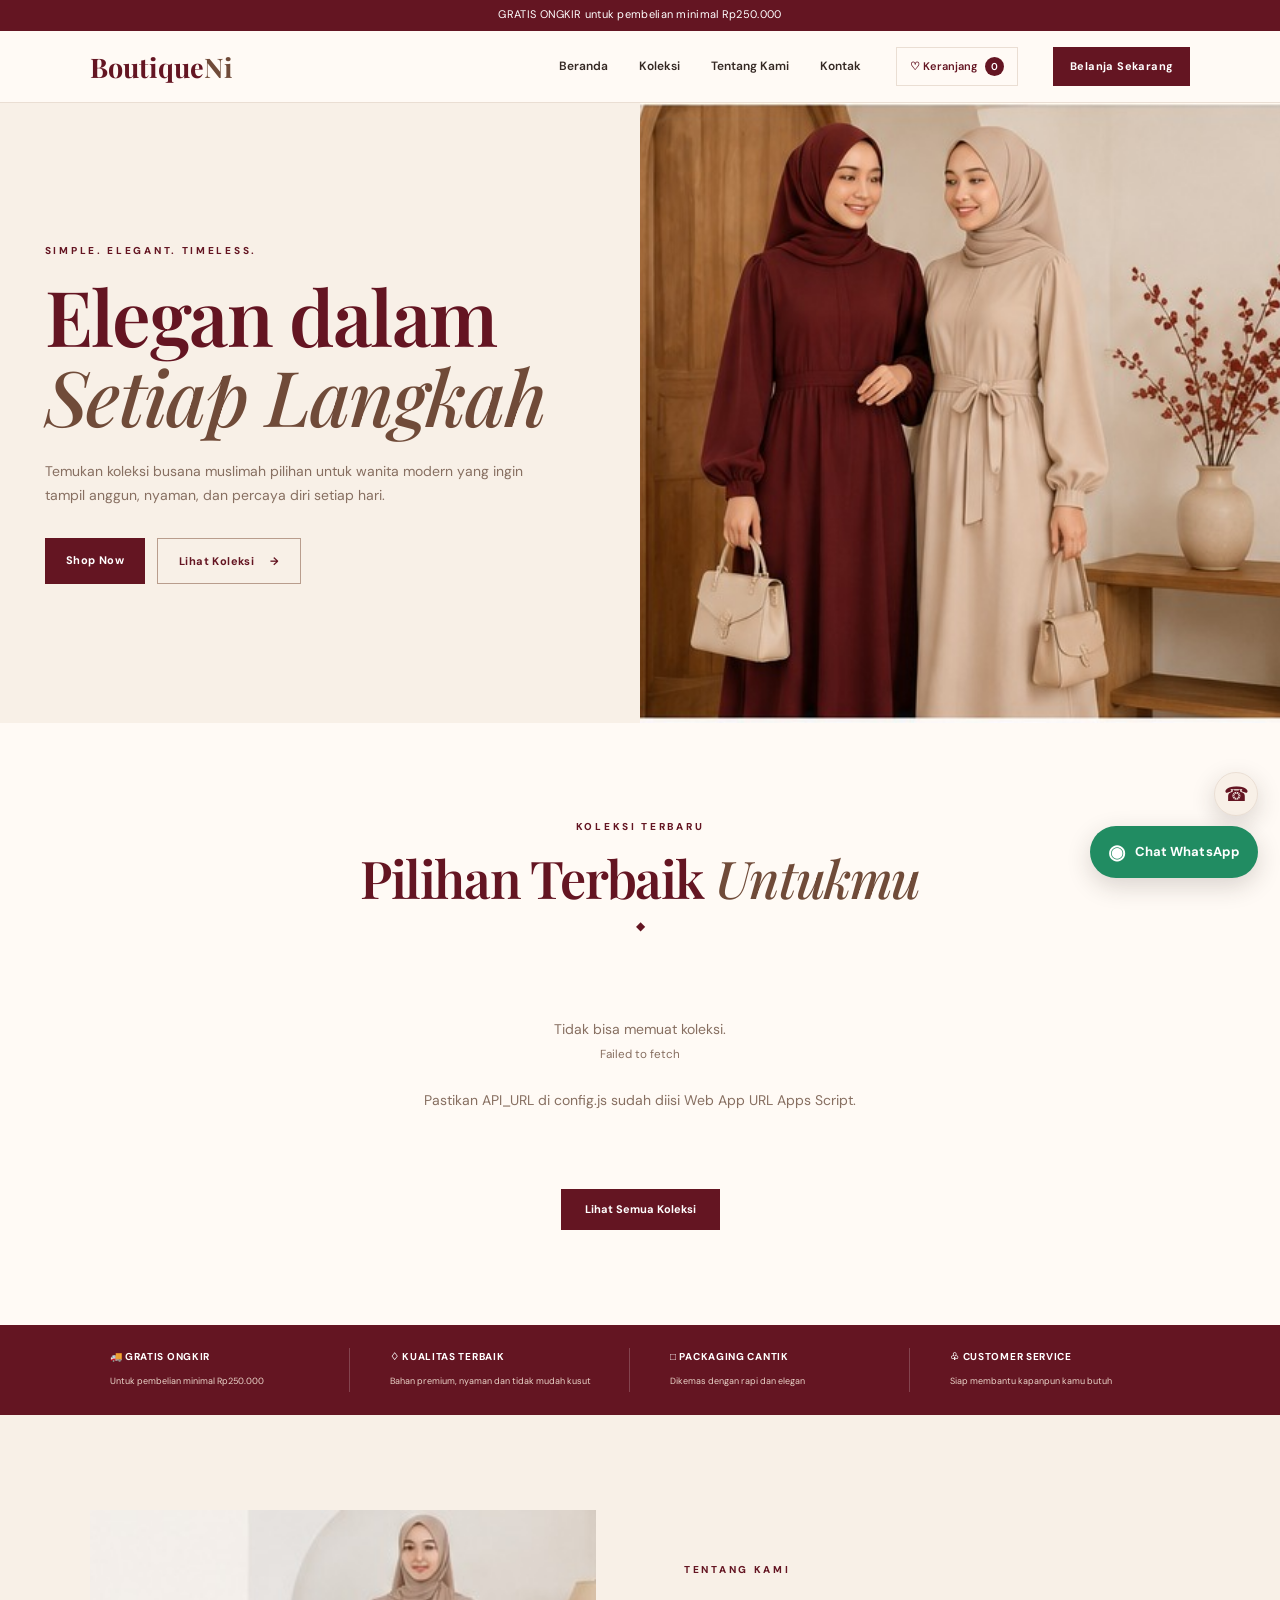
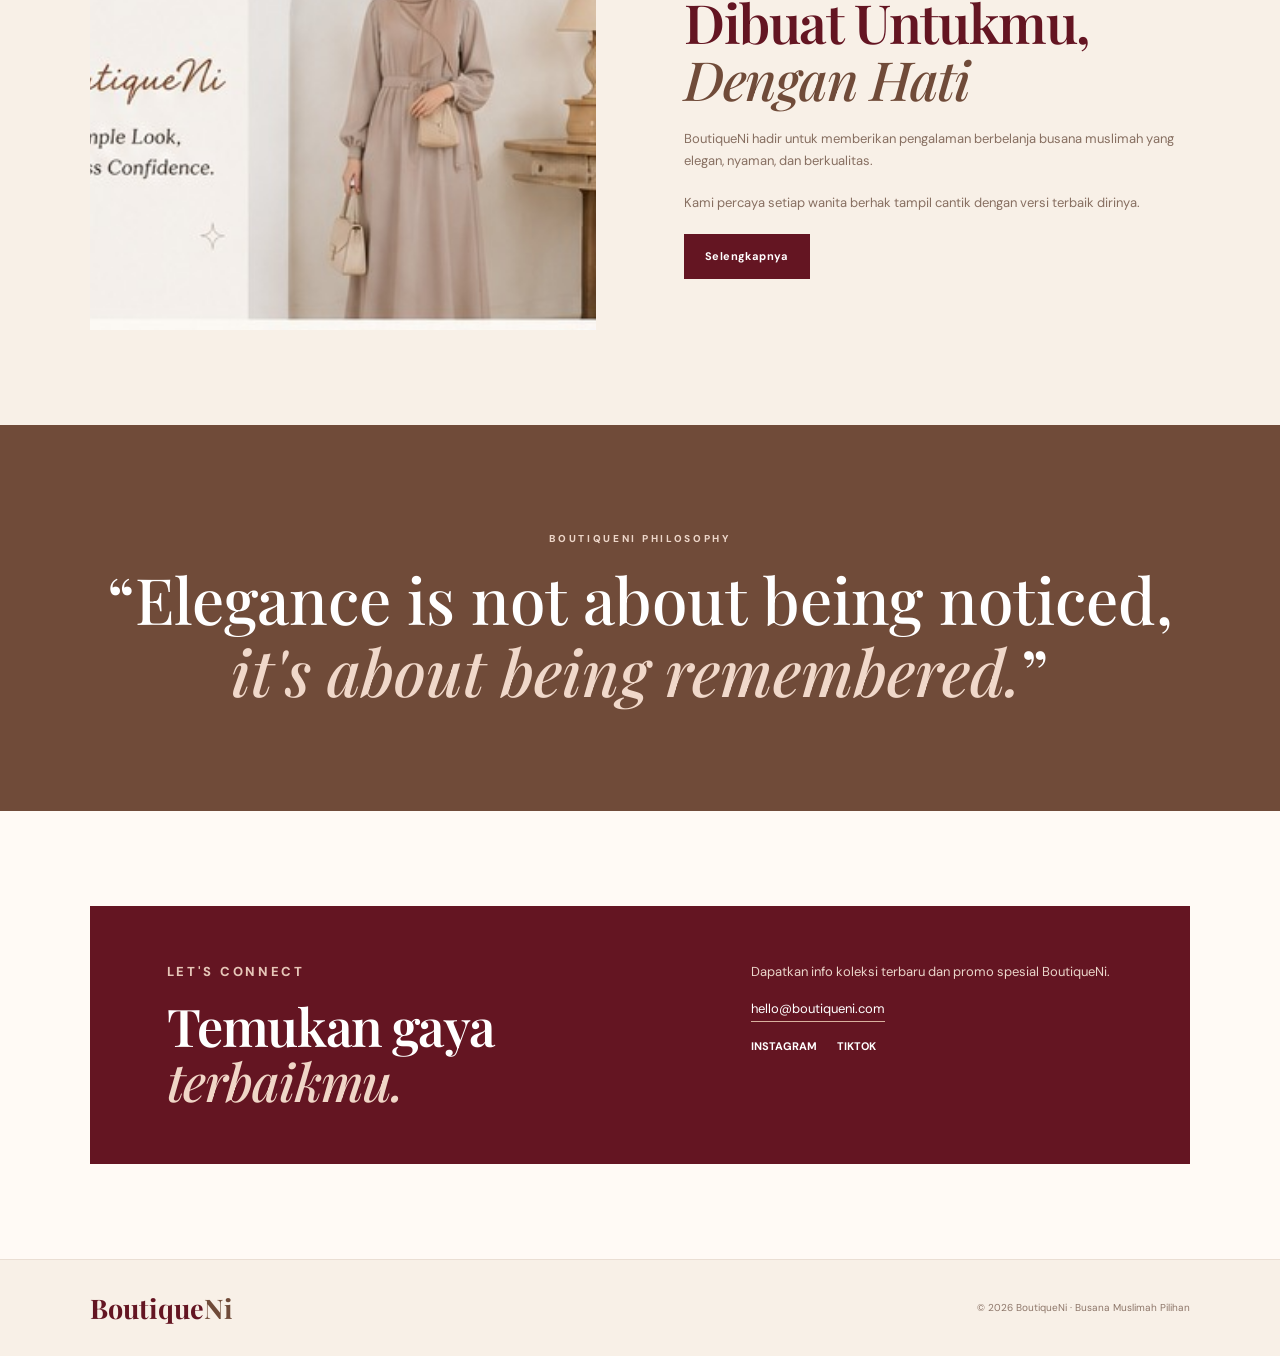
==== commit b0c1cc4e: "Add files via upload" ====
--- a/index.html
+++ b/index.html
@@ -21,6 +21,7 @@
       <a href="#about">Tentang Kami</a>
       <a href="#contact">Kontak</a>
     </nav>
+    <button class="cart-nav-btn" id="openCart" type="button">♡ Keranjang <span id="cartCount">0</span></button>
     <a class="nav-btn" href="#collection">Belanja Sekarang</a>
     <button class="menu-toggle" id="menuToggle" aria-label="Menu">☰</button>
   </header>
@@ -206,6 +207,45 @@
     </div>
   </div>
 
+
+  <div class="cart-overlay" id="cartOverlay" hidden>
+    <section class="cart-panel" role="dialog" aria-modal="true" aria-labelledby="cartTitle">
+      <div class="cart-heading"><div><p class="eyebrow">BOUTIQUENI CHECKOUT</p><h2 id="cartTitle">Keranjang <em>Belanja</em></h2></div><button type="button" id="closeCart" class="cart-close" aria-label="Tutup">×</button></div>
+      <div id="cartItems" class="cart-items"></div>
+      <div class="cart-total-row"><span>Total produk</span><strong id="cartTotal">Rp0</strong></div>
+      <p class="checkout-note">Ongkir dan total akhir akan dikonfirmasi oleh admin melalui WhatsApp.</p>
+      <form id="checkoutForm" class="checkout-form">
+        <h3>Data Pengiriman</h3>
+        <label>Nama lengkap<input name="customerName" required autocomplete="name" placeholder="Nama penerima"></label>
+        <label>Nomor WhatsApp<input name="customerPhone" required type="tel" autocomplete="tel" placeholder="08xxxxxxxxxx"></label>
+        <label>Alamat lengkap<textarea name="customerAddress" required rows="2" autocomplete="street-address" placeholder="Jalan, kecamatan, kota, kode pos"></textarea></label>
+        <h3>Metode Pembayaran</h3>
+        <div class="payment-options">
+          <label><input type="radio" name="paymentMethod" value="transfer_bca" required> Transfer Bank BCA</label>
+          <label><input type="radio" name="paymentMethod" value="transfer_mandiri"> Transfer Bank Mandiri</label>
+          <label><input type="radio" name="paymentMethod" value="transfer_bni"> Transfer Bank BNI</label>
+          <label><input type="radio" name="paymentMethod" value="qris"> QRIS</label>
+          <label><input type="radio" name="paymentMethod" value="gopay"> GoPay</label>
+          <label><input type="radio" name="paymentMethod" value="ovo"> OVO</label>
+          <label><input type="radio" name="paymentMethod" value="dana"> DANA</label>
+          <label><input type="radio" name="paymentMethod" value="shopeepay"> ShopeePay</label>
+          <label><input type="radio" name="paymentMethod" value="cod"> COD (Bayar di Tempat)</label>
+        </div>
+        <label>Catatan pesanan (opsional)<textarea name="customerNote" rows="2" placeholder="Warna/ukuran atau catatan lainnya"></textarea></label>
+        <button class="btn primary checkout-submit" type="submit">Lanjutkan Pesanan via WhatsApp ↗</button>
+        <p class="payment-disclaimer">Pilihan pembayaran dicatat dalam pesanan. Pembayaran online belum diproses otomatis; admin akan mengirim instruksi resmi setelah pesanan dikonfirmasi.</p>
+      </form>
+    </section>
+  </div>
+
+
+  <!-- Floating quick contact BoutiqueNi -->
+  <div class="quick-contact" aria-label="Kontak BoutiqueNi">
+    <a class="quick-contact-call" href="tel:+6285215834532" aria-label="Telepon BoutiqueNi" title="Telepon BoutiqueNi">☎</a>
+    <a class="quick-contact-wa" href="https://wa.me/6285215834532?text=Halo%20BoutiqueNi%2C%20saya%20ingin%20bertanya%20tentang%20produknya." target="_blank" rel="noopener noreferrer" aria-label="Chat WhatsApp BoutiqueNi">
+      <span class="wa-icon" aria-hidden="true">◉</span><span class="wa-label">Chat WhatsApp</span>
+    </a>
+  </div>
   <script src="config.js"></script>
   <script src="script.js"></script>
 </body>
--- a/style.css
+++ b/style.css
@@ -183,3 +183,42 @@
   .form-grid{grid-template-columns:1fr}
   .admin-panel-header{flex-direction:column;align-items:flex-start}
 }
+
+
+/* BoutiqueNi shopping cart */
+.cart-nav-btn{border:1px solid var(--line);background:var(--paper);color:var(--burg);padding:9px 13px;font:600 11px 'DM Sans',sans-serif;cursor:pointer;white-space:nowrap}
+.cart-nav-btn span{display:inline-grid;place-items:center;min-width:19px;height:19px;margin-left:5px;border-radius:50%;background:var(--burg);color:#fff;font-size:10px}
+.add-cart-btn{display:block;width:100%;margin-top:12px;padding:11px 9px;border:1px solid var(--burg);background:var(--burg);color:white;font:600 11px 'DM Sans',sans-serif;cursor:pointer;transition:.2s}
+.add-cart-btn:hover{background:var(--burg2);transform:translateY(-1px)}
+.cart-overlay{position:fixed;inset:0;z-index:1000;background:rgba(35,22,19,.52);display:flex;justify-content:flex-end}
+.cart-overlay[hidden]{display:none}
+.cart-panel{width:min(560px,100%);height:100%;overflow-y:auto;background:var(--paper);padding:28px clamp(18px,4vw,36px);box-shadow:-15px 0 45px #21110f20}
+.cart-heading{display:flex;justify-content:space-between;align-items:flex-start;border-bottom:1px solid var(--line);padding-bottom:18px}
+.cart-heading .eyebrow{margin-bottom:8px}.cart-heading h2{font-size:34px}
+.cart-close{border:0;background:transparent;font-size:32px;color:var(--burg);cursor:pointer;line-height:1}
+.cart-items{padding:10px 0}
+.cart-empty{text-align:center;padding:28px 10px;color:var(--muted)}.cart-empty span{font-size:35px;color:var(--burg)}.cart-empty h3{font:600 22px 'Playfair Display',serif;color:var(--burg)}
+.cart-item{display:grid;grid-template-columns:1fr auto auto;align-items:center;gap:12px;padding:15px 0;border-bottom:1px solid var(--line);font-size:12px}
+.cart-item-info{display:grid;gap:3px}.cart-item-info b{color:var(--burg)}.cart-item-info small{color:var(--muted)}
+.qty-control{display:flex;align-items:center;gap:12px;margin-top:5px}.qty-control button{width:25px;height:25px;border:1px solid var(--line);background:white;color:var(--burg);cursor:pointer}.cart-line-total{white-space:nowrap;color:var(--brown)}
+.remove-cart{border:0;background:none;color:#9a655d;font-size:22px;cursor:pointer}
+.cart-total-row{display:flex;justify-content:space-between;align-items:center;padding:17px 0;border-top:1px solid var(--line);font-size:14px}.cart-total-row strong{font-size:19px;color:var(--burg)}
+.checkout-note,.payment-disclaimer{font-size:11px;color:var(--muted);line-height:1.6}
+.checkout-form{display:grid;gap:13px;margin-top:22px}.checkout-form h3{font:600 20px 'Playfair Display',serif;color:var(--burg);margin-top:8px}
+.checkout-form>label{display:grid;gap:5px;font-size:11px;font-weight:700;color:var(--brown)}
+.checkout-form input:not([type=radio]),.checkout-form textarea{width:100%;border:1px solid var(--line);background:#fff;padding:11px 12px;font:12px 'DM Sans',sans-serif;color:#342823;border-radius:0;outline-color:var(--burg)}
+.payment-options{display:grid;grid-template-columns:1fr 1fr;gap:8px}
+.payment-options label{display:flex;align-items:center;gap:8px;border:1px solid var(--line);padding:11px 9px;background:#fff;font-size:11px;cursor:pointer}
+.payment-options input{accent-color:var(--burg)}
+.checkout-submit{width:100%;margin-top:5px}.payment-disclaimer{margin-bottom:20px}
+@media(max-width:650px){.cart-nav-btn{margin-left:auto;padding:8px 10px}.navbar{gap:12px}.payment-options{grid-template-columns:1fr 1fr}.cart-panel{padding:22px 16px}.cart-heading h2{font-size:29px}}
+
+
+/* Floating WhatsApp & phone shortcuts */
+.quick-contact{position:fixed;right:22px;bottom:22px;z-index:50;display:flex;flex-direction:column;align-items:flex-end;gap:10px}
+.quick-contact a{display:flex;align-items:center;justify-content:center;text-decoration:none;box-shadow:0 8px 24px rgba(52,40,35,.18);transition:transform .2s,box-shadow .2s}
+.quick-contact a:hover{transform:translateY(-3px);box-shadow:0 12px 28px rgba(52,40,35,.24)}
+.quick-contact-call{width:44px;height:44px;border-radius:50%;background:var(--cream);color:var(--burg);font-size:20px;border:1px solid var(--line)}
+.quick-contact-wa{min-height:52px;padding:0 18px;border-radius:999px;background:#218c62;color:#fff;gap:10px;font-size:13px;font-weight:700;letter-spacing:.1px}
+.wa-icon{font-size:20px;line-height:1}
+@media(max-width:600px){.quick-contact{right:14px;bottom:14px;gap:8px}.quick-contact-call{width:40px;height:40px}.quick-contact-wa{min-height:48px;padding:0 15px;font-size:12px}}
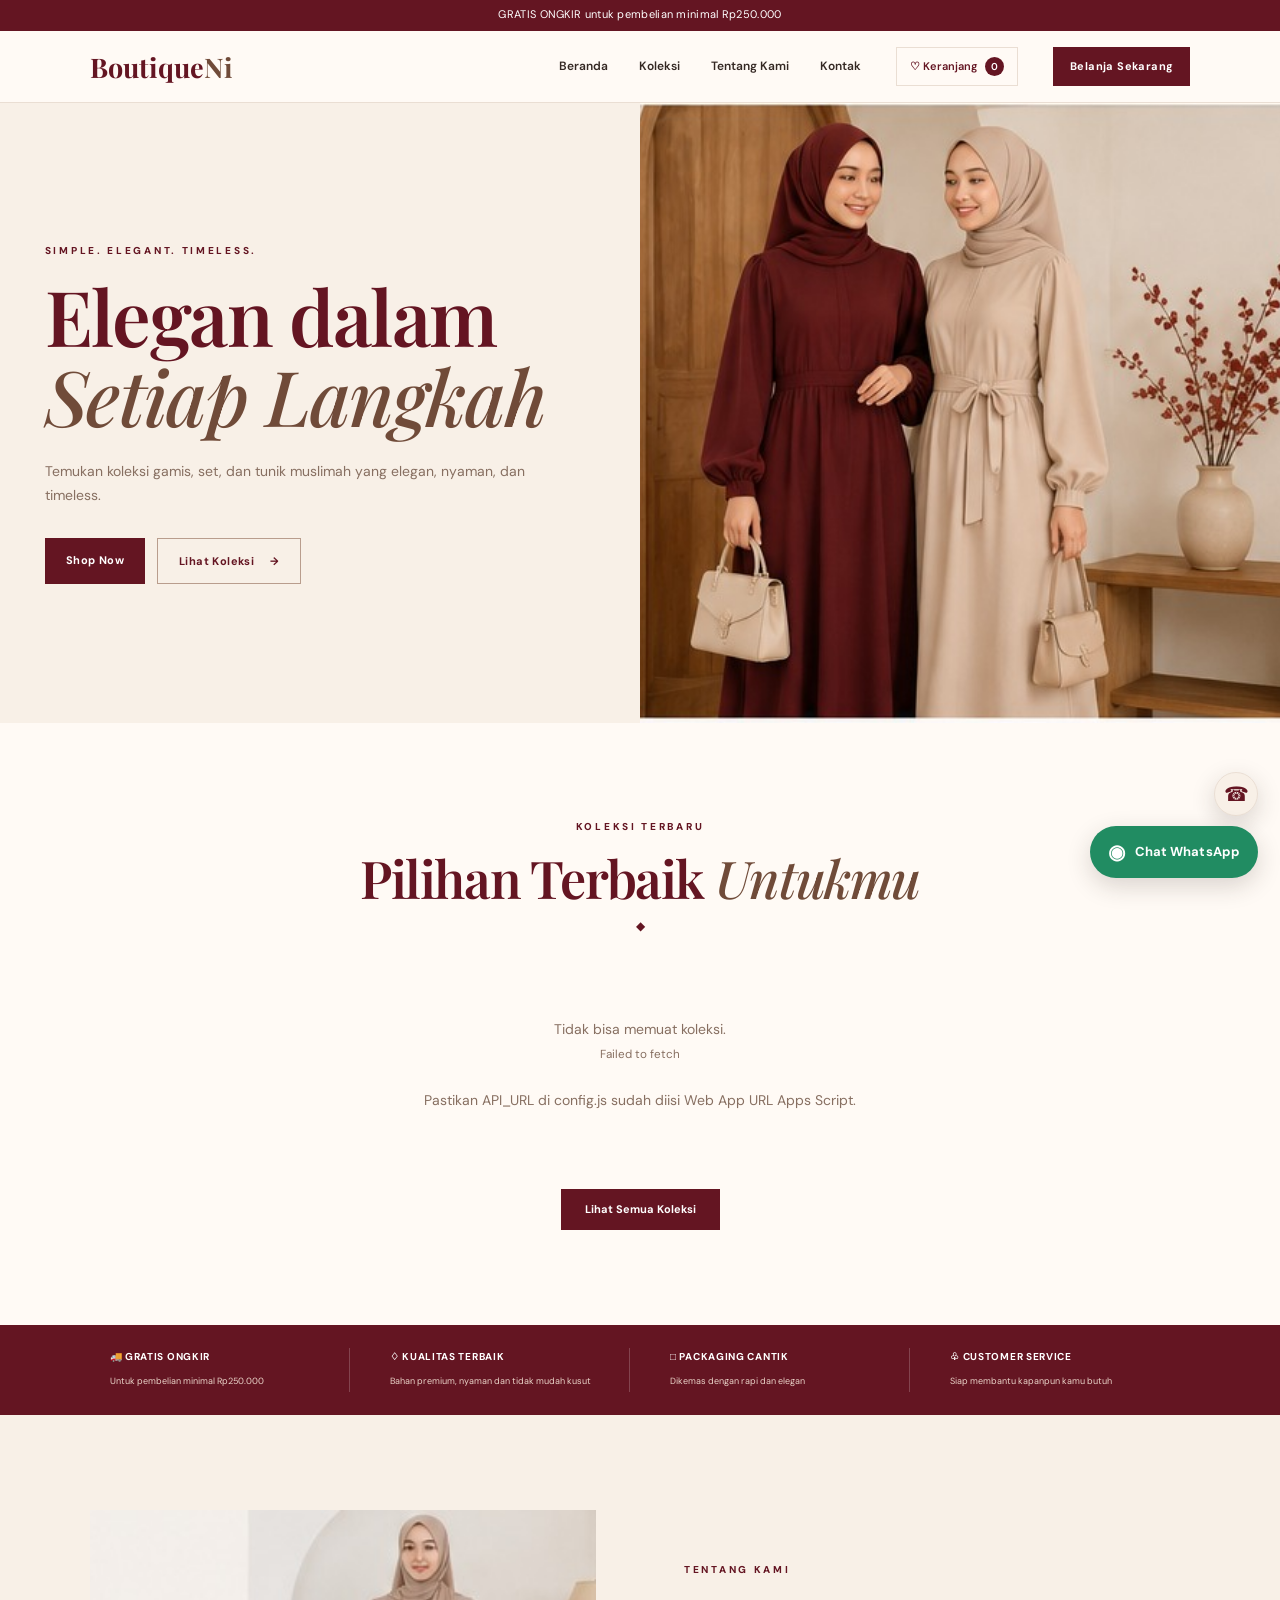
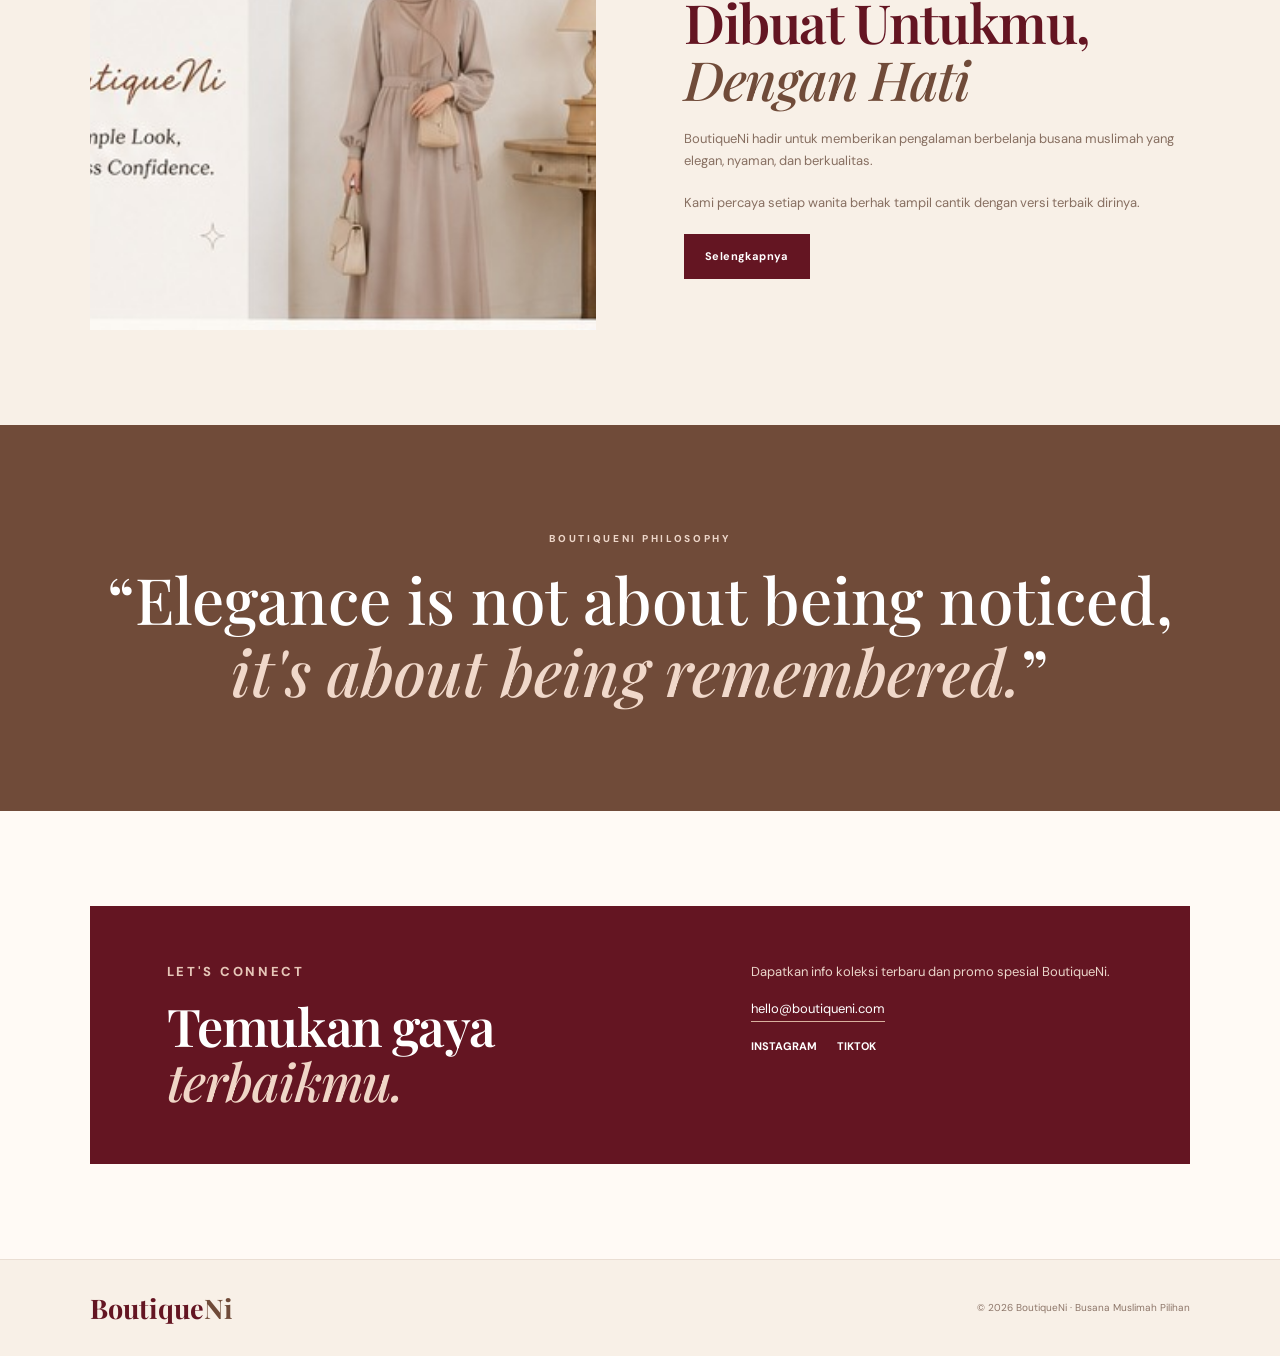
==== commit d0d3709c: "Add files via upload" ====
--- a/index.html
+++ b/index.html
@@ -3,8 +3,32 @@
 <head>
   <meta charset="UTF-8">
   <meta name="viewport" content="width=device-width, initial-scale=1.0">
-  <meta name="description" content="BoutiqueNi - Busana Muslimah Elegan">
+  <meta name="description" content="BoutiqueNi — Busana muslimah elegan, nyaman, dan berkualitas. Temukan koleksi gamis, set, dan tunik pilihan untuk wanita modern.">
   <title>BoutiqueNi — Busana Muslimah Elegan</title>
+
+  <!-- Open Graph / Facebook / WhatsApp -->
+  <meta property="og:type" content="website">
+  <meta property="og:url" content="https://hanidhanif.github.io/boutiqueni/">
+  <meta property="og:title" content="BoutiqueNi — Busana Muslimah Elegan">
+  <meta property="og:description" content="Temukan koleksi gamis, set, dan tunik muslimah yang elegan, nyaman, dan timeless. Gratis ongkir untuk pembelian minimal Rp250.000.">
+  <meta property="og:image" content="https://hanidhanif.github.io/boutiqueni/assets/og-boutiqueni.jpg">
+  <meta property="og:image:secure_url" content="https://hanidhanif.github.io/boutiqueni/assets/og-boutiqueni.jpg">
+  <meta property="og:image:type" content="image/jpeg">
+  <meta property="og:image:width" content="1200">
+  <meta property="og:image:height" content="630">
+  <meta property="og:image:alt" content="BoutiqueNi — Busana Muslimah Elegan">
+  <meta property="og:site_name" content="BoutiqueNi">
+  <meta property="og:locale" content="id_ID">
+
+  <!-- Twitter Card -->
+  <meta name="twitter:card" content="summary_large_image">
+  <meta name="twitter:title" content="BoutiqueNi — Busana Muslimah Elegan">
+  <meta name="twitter:description" content="Temukan koleksi gamis, set, dan tunik muslimah yang elegan, nyaman, dan timeless.">
+  <meta name="twitter:image" content="https://hanidhanif.github.io/boutiqueni/assets/og-boutiqueni.jpg">
+
+  <!-- Canonical -->
+  <link rel="canonical" href="https://hanidhanif.github.io/boutiqueni/">
+
   <link rel="preconnect" href="https://fonts.googleapis.com">
   <link rel="preconnect" href="https://fonts.gstatic.com" crossorigin>
   <link href="https://fonts.googleapis.com/css2?family=DM+Sans:wght@400;500;600;700&family=Playfair+Display:wght@500;600;700&display=swap" rel="stylesheet">
@@ -32,7 +56,7 @@
       <div class="hero-copy reveal">
         <p class="eyebrow">SIMPLE. ELEGANT. TIMELESS.</p>
         <h1>Elegan dalam<br><em>Setiap Langkah</em></h1>
-        <p>Temukan koleksi busana muslimah pilihan untuk wanita modern yang ingin tampil anggun, nyaman, dan percaya diri setiap hari.</p>
+        <p>Temukan koleksi gamis, set, dan tunik muslimah yang elegan, nyaman, dan timeless.</p>
         <div class="actions">
           <a class="btn primary" href="#collection">Shop Now</a>
           <a class="btn ghost" href="#collection">Lihat Koleksi <span>→</span></a>
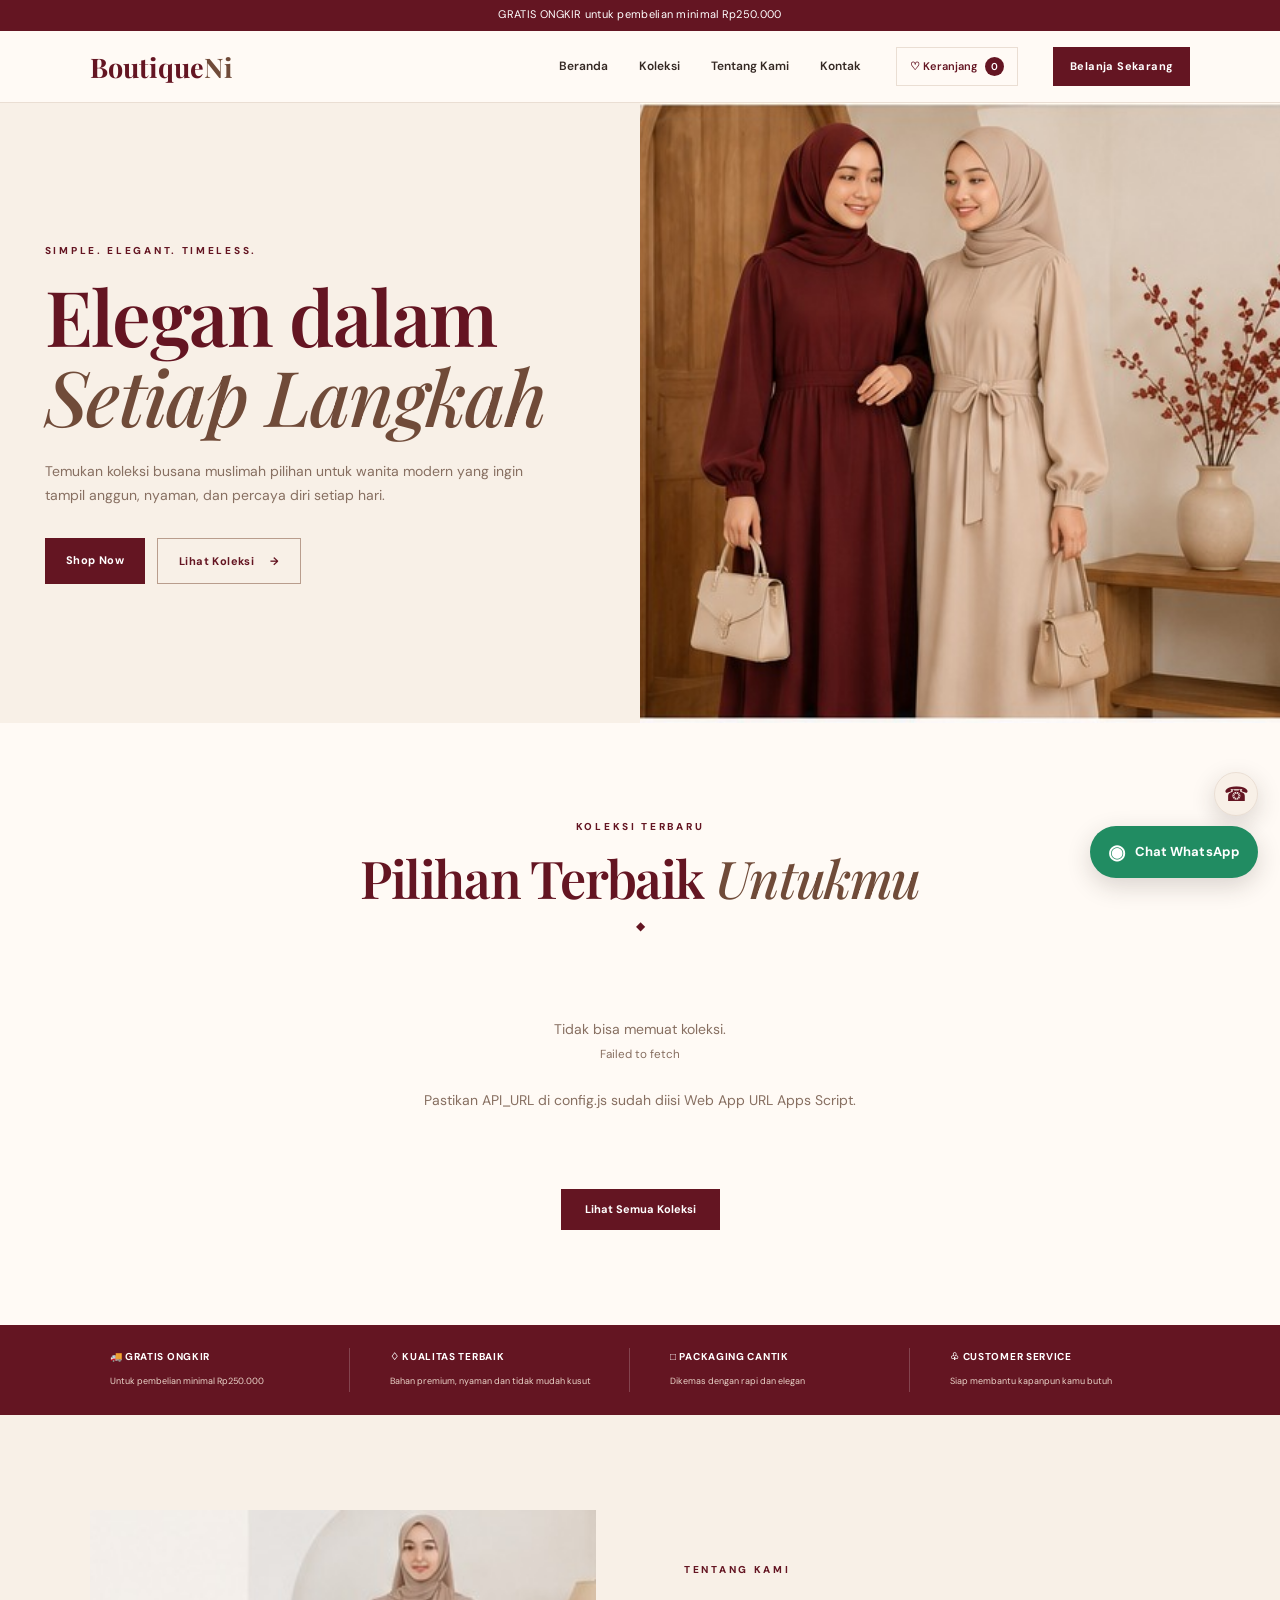
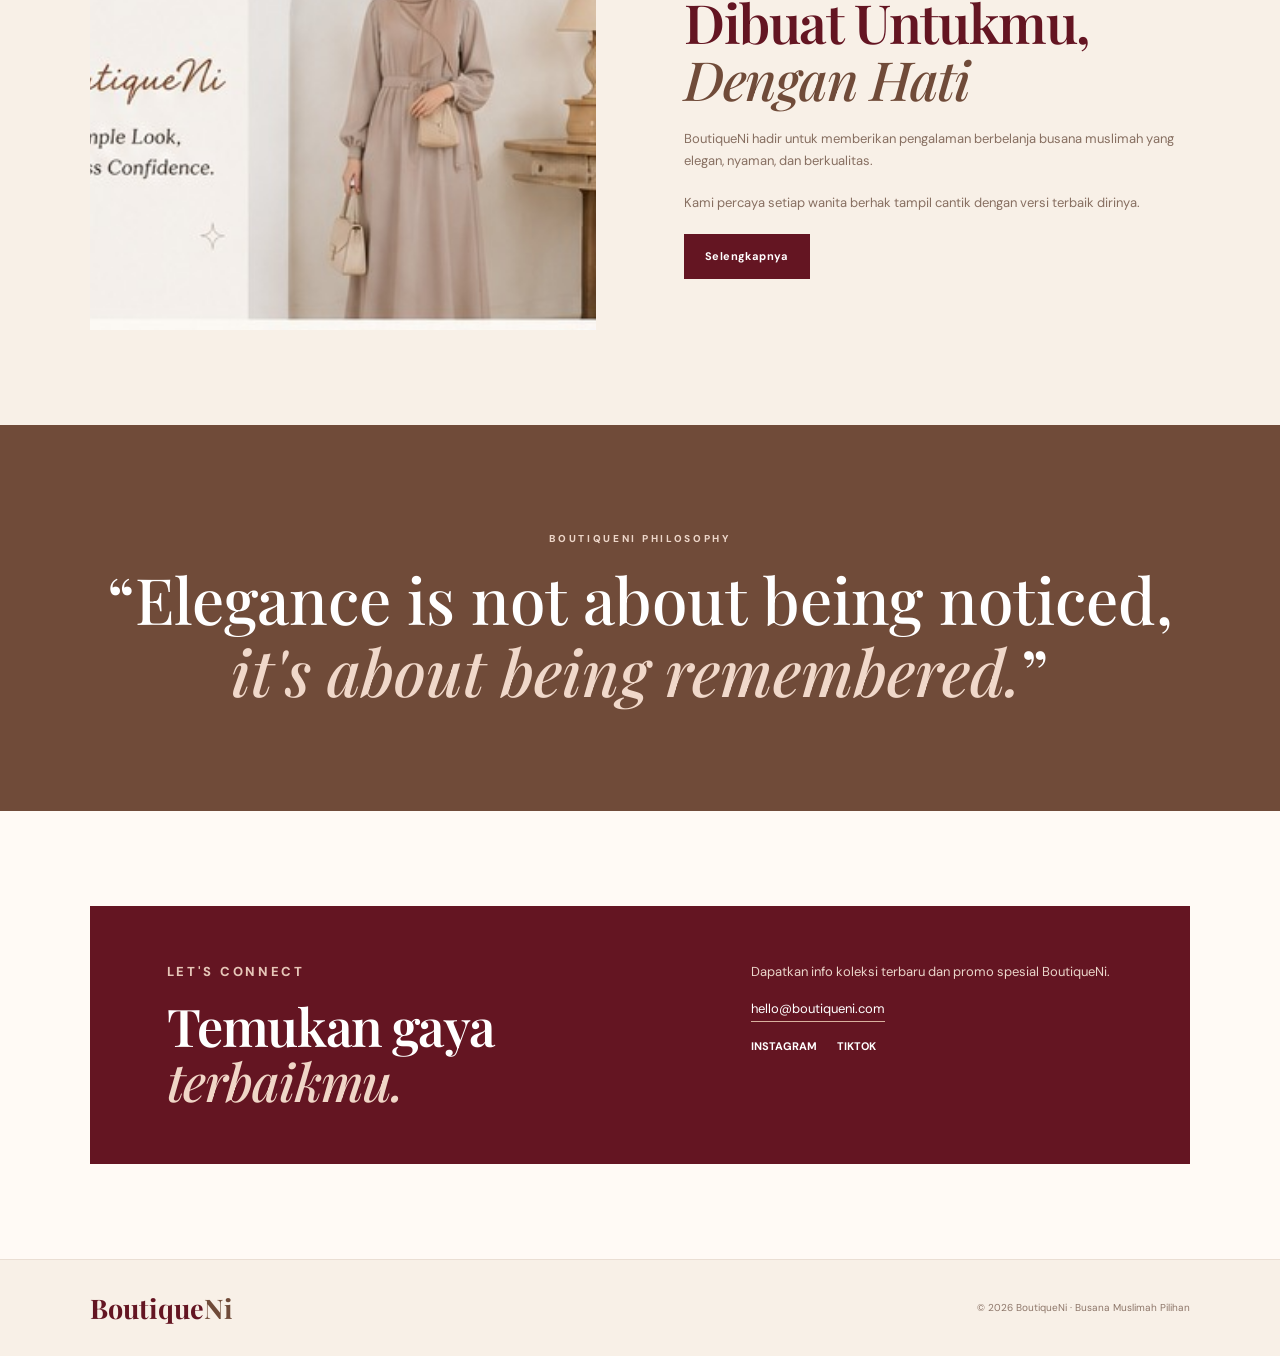
==== commit f3d36074: "Add files via upload" ====
--- a/index.html
+++ b/index.html
@@ -10,12 +10,12 @@
   <meta property="og:type" content="website">
   <meta property="og:url" content="https://hanidhanif.github.io/boutiqueni/">
   <meta property="og:title" content="BoutiqueNi — Busana Muslimah Elegan">
-  <meta property="og:description" content="Temukan koleksi gamis, set, dan tunik muslimah yang elegan, nyaman, dan timeless. Gratis ongkir untuk pembelian minimal Rp250.000.">
-  <meta property="og:image" content="https://hanidhanif.github.io/boutiqueni/assets/og-boutiqueni.jpg">
-  <meta property="og:image:secure_url" content="https://hanidhanif.github.io/boutiqueni/assets/og-boutiqueni.jpg">
+  <meta property="og:description" content="Temukan koleksi busana muslimah pilihan untuk wanita modern yang ingin tampil anggun, nyaman, dan percaya diri setiap hari. GRATIS ONGKIR min. Rp250.000.">
+  <meta property="og:image" content="https://hanidhanif.github.io/boutiqueni/assets/hero-muslimah.jpg">
+  <meta property="og:image:secure_url" content="https://hanidhanif.github.io/boutiqueni/assets/hero-muslimah.jpg">
   <meta property="og:image:type" content="image/jpeg">
-  <meta property="og:image:width" content="1200">
-  <meta property="og:image:height" content="630">
+  <meta property="og:image:width" content="504">
+  <meta property="og:image:height" content="430">
   <meta property="og:image:alt" content="BoutiqueNi — Busana Muslimah Elegan">
   <meta property="og:site_name" content="BoutiqueNi">
   <meta property="og:locale" content="id_ID">
@@ -23,8 +23,8 @@
   <!-- Twitter Card -->
   <meta name="twitter:card" content="summary_large_image">
   <meta name="twitter:title" content="BoutiqueNi — Busana Muslimah Elegan">
-  <meta name="twitter:description" content="Temukan koleksi gamis, set, dan tunik muslimah yang elegan, nyaman, dan timeless.">
-  <meta name="twitter:image" content="https://hanidhanif.github.io/boutiqueni/assets/og-boutiqueni.jpg">
+  <meta name="twitter:description" content="Temukan koleksi busana muslimah pilihan untuk wanita modern yang ingin tampil anggun, nyaman, dan percaya diri setiap hari.">
+  <meta name="twitter:image" content="https://hanidhanif.github.io/boutiqueni/assets/hero-muslimah.jpg">
 
   <!-- Canonical -->
   <link rel="canonical" href="https://hanidhanif.github.io/boutiqueni/">
@@ -56,7 +56,7 @@
       <div class="hero-copy reveal">
         <p class="eyebrow">SIMPLE. ELEGANT. TIMELESS.</p>
         <h1>Elegan dalam<br><em>Setiap Langkah</em></h1>
-        <p>Temukan koleksi gamis, set, dan tunik muslimah yang elegan, nyaman, dan timeless.</p>
+        <p>Temukan koleksi busana muslimah pilihan untuk wanita modern yang ingin tampil anggun, nyaman, dan percaya diri setiap hari.</p>
         <div class="actions">
           <a class="btn primary" href="#collection">Shop Now</a>
           <a class="btn ghost" href="#collection">Lihat Koleksi <span>→</span></a>
